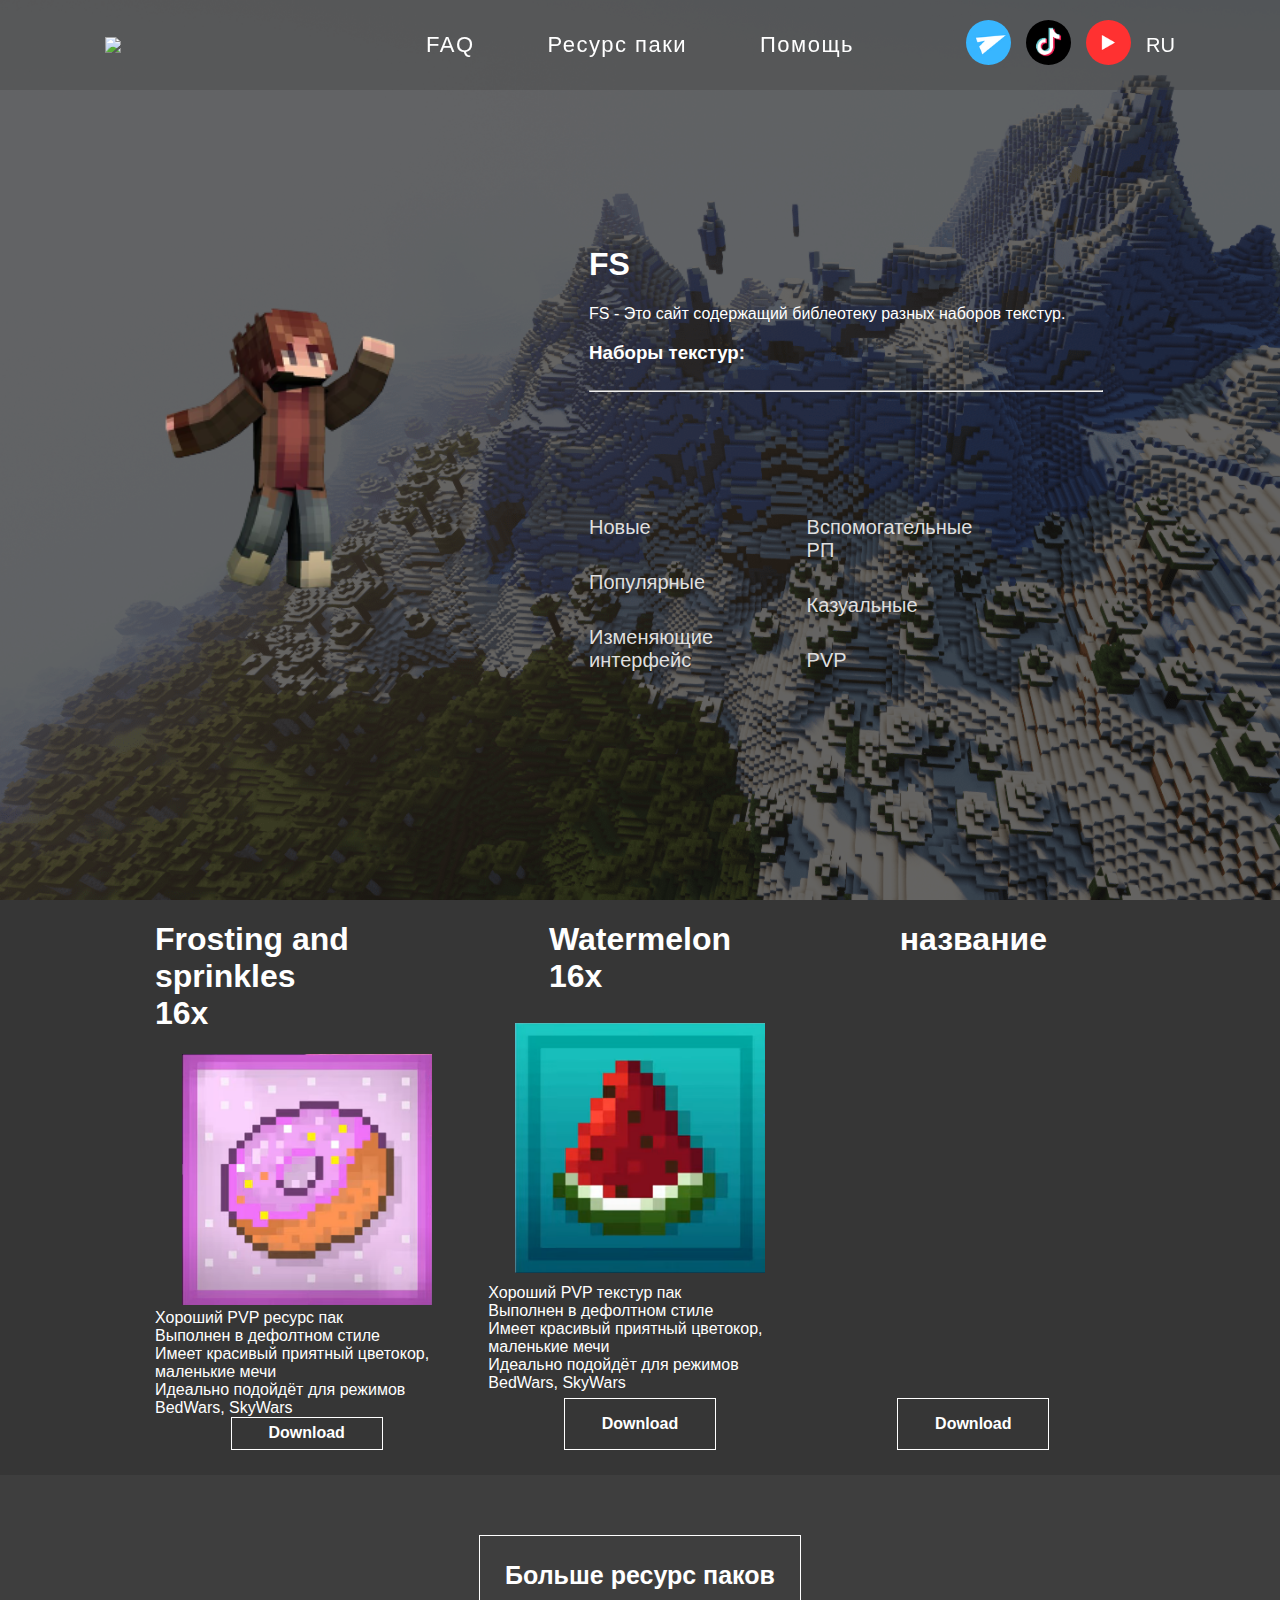
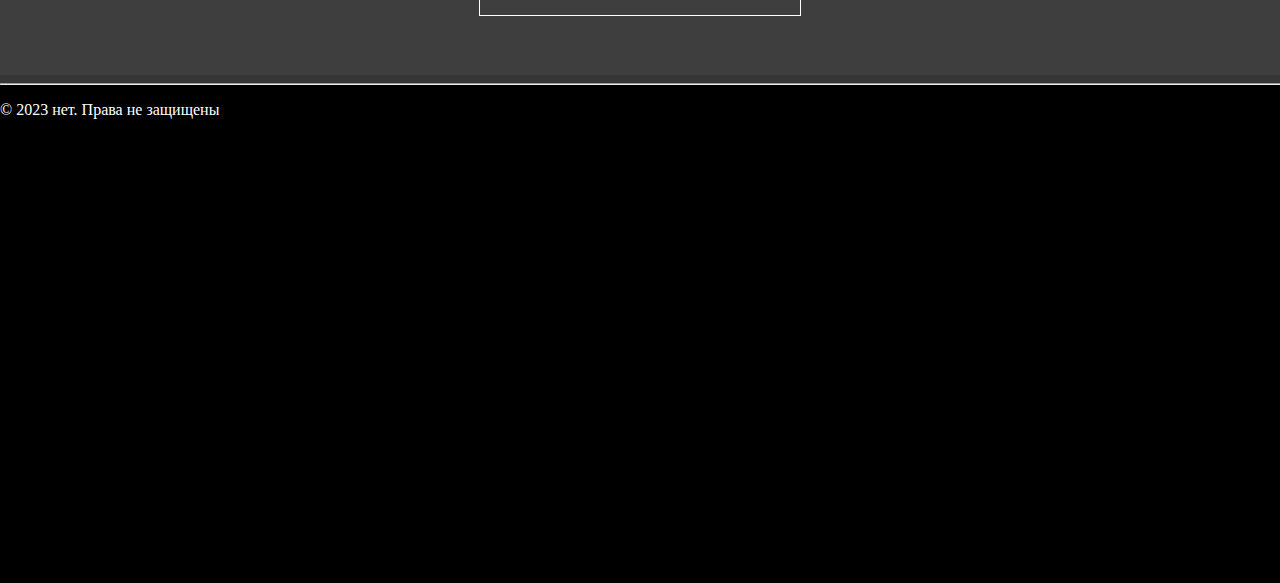
==== FS/website/index.html @ e9bdde8b "Add files via upload" ====
<!DOCTYPE html>
<html lang="ru">
<head>
	<meta charset="UTF-8">
	<link rel="stylesheet" href="../css/style.css">
	<script href="/jsscript.js/"></script>
	<meta name="viewport" content="width=device-width">
	 <link rel="shortcut icon" href="favicon.ico" type="image/png">
	<title>FS - РП для всех!</title>
</head>
<body>
	<div class="header_mobile">
		<div class="mheader_container">
			<div class="mheader_logo">
				<img class="mheader_logo_img" src="../website/favicon.ico" >
			</div>
			<div class="mheader_button">
				<img class="mheader_button_img" src="../image/icon/burger.png" >
			</div>
		</div>
	</div>




	<header id="header" class="header">
		<div class="header_container">
			<div class="header_logo">

				<img src="../website/favicon.ico" class="header_logo_image">

			</div>
			<div class="header_nav">
					<a class="header_link"href="">FAQ</a>

					<a class="header_link"href="#popup1">Ресурс паки</a>

					<a class="header_link"href="">Помощь</a>
			</div>
			<div class="header_social">

				<a style="padding-right: 15px;text-decoration: none; color: white; font-family: monospace; font-size: 20px;"href="" class="social_header_link"><img class="social_header_image" src="../image/icon/header_nav_telegram.png" alt=""></a>
				<a style="padding-right: 15px;text-decoration: none; color: white; font-family: monospace; font-size: 20px;"href="" class="social_header_link"><img class="social_header_image" src="../image/icon/header_nav_tiktok.png" alt=""></a>
				<a style="padding-right: 15px;text-decoration: none; color: white; font-family: monospace; font-size: 20px;"href="" class="social_header_link"><img class="social_header_image" src="../image/icon/header_nav_youtube.png" alt=""></a>
				
				<a class="header_language" href="#popup2">RU</a>
			</div>
		</div>
	</header>
	<div id="popup1" class="overlay">
		<div class="popup">
			<h2>Ресурс паки</h2>
			<a class="close" href="#header">&times;</a>
			<div class="popup_content">
				<div class="popup_pvp">
					<h3>PVP</h3>
				</div>
				<div class="popup_ui">
					<h3>UI - РП</h3>
				</div>
				<div class="popup_help">
					<h3>Вспомогательные РП</h	3>
				</div>
				<div class="popup_smile">
					<h3>Казуальные РП</h3>
				</div>
			</div>
		</div>
	</div>
	<div id="popup2" class="overlay1">
		<div class="popup1">
			<h2>Язык/ <br> Language</h2>
			<a class="close1" href="#header1">&times;</a>
			<div class="popup_content1">
					<a href="#header">RU</a>
					<a href="/website/Language/EN.html">EN</a>
			</div>
		</div>
	</div>
	<div class="content">
		<div class="content_container">

			<div class="content_container_image">
				<img src="../image/FS_skin-removebg-preview.png" width="250px">
			</div>

			<div class="content_container_text">

				<div>
					<h1>FS</h1>
					<p>FS - Это сайт содержащий библеотеку разных наборов текстур.</p>
					<h3>Наборы текстур:</h3>
				</div>

				<div class="content_container_text_list">
					<hr>
					<div class="con_con_texts">
						<div class="con_con_text_li_num">
							<p><a href="">Новые</a></p>
							<p><a href="">Популярные</a></p>
							<p><a href="">Изменяющие интерфейс</a></p>
						</div>

						<div class="con_con_text_li_num">
							<p><a href="">Вспомогательные РП</a></p>
							<p><a href="">Казуальныe</a></p>
							<p><a href="">PVP</a></p>
						</div>

						<div class="con_con_text_li_num">
							<p><a href=""></a></p>
							<p><a href=""></a></p>
							<p><a href=""></a></p>
						</div>
					</div>	
				</div>
			</div>
			
		</div>
	</div>

	<div class="main">
		<div class="main_container">
			<div class="main_mini_container">
				<div class="main_mimi_con_name">
					<h1>Frosting and sprinkles <br> 16x</h1>
				</div>
				<div class="main_mimi_con_image">
					<img src="../image/pack_icon/frosting and sprinkles 16x.png" alt="">
				</div>
				<div class="main_mimi_con_description">
					Хороший PVP ресурс пак <br>
					Выполнен в дефолтном стиле <br>
					Имеет красивый приятный цветокор, маленькие мечи <br>
					Идеально подойдёт для режимов BedWars, SkyWars
				</div>
				<div class="main_mini_con_link">
					<a target="_blank" href="https://www.mediafire.com/file/3ehlu5j7p0ben7w/!+%C3%82%C2%A7dfrosting+%C3%82%C2%A7fand+sprinkles+%C3%82%C2%A78" download="">Download</a>
				</div>
			</div>
			<div class="main_mini_container">
				<div class="main_mimi_con_name">
					<h1>Watermelon <br> 16x</h1>
				</div>
				<div class="main_mimi_con_image">
					<img src="../image/pack_icon/Watermelon 16x.png" alt="">
				</div>
				<div class="main_mimi_con_description">
					Хороший PVP текстур пак <br>
					Выполнен в дефолтном стиле <br>
					Имеет красивый приятный цветокор, маленькие мечи <br>
					Идеально подойдёт для режимов BedWars, SkyWars
				</div>
				<div class="main_mini_con_link">
					<a target="_blank" href="" download="">Download</a>
				</div>
			</div>
			<div class="main_mini_container">
				<div class="main_mimi_con_name">
					<h1>название</h1>
				</div>
				<div class="main_mimi_con_image">
					<img src="" alt="">
				</div>
				<div class="main_mimi_con_description">
				</div>
				<div class="main_mini_con_link">
					<a target="_blank" href="" download="">Download</a>
				</div>
			</div>
		</div>
		
		</div>
	</div>
	<div class="content_more">
		<div class="content_more_container">
			<a href="">Больше ресурс паков  </a>
		</div>
	</div>
	<div class="footer">
		<div class="footer_container">
			
		</div>

		<div class="footer_license">
			<hr style="width: 100%;">
			<p style="color: white;">© 2023 нет. Права не защищены</p>
		</div>
	</div>
</body>
</html>
---- FS/css/style.css ----
body{
	padding: 0;
	margin: 0;
    background-color: rgb(54, 54, 54);
}
.header_mobile{
	display: flex;
	user-select: none;
	position: fixed;
	justify-content: center;
	align-items: center;
	width: 100%;
	height: 10vh;
	background: rgba(62, 62, 62, 0.3);
}
.mheader_container{
	width: 90%;
	height: 100%;
	display: flex;
	justify-content: space-between;
	align-items: center;
}
.mheader_logo{
	width: 50%;
	display: flex;
	align-items: center;
}
.mheader_logo_img{
	width: 15%;
}
.mheader_button{
	justify-content: flex-end;
	display: flex;
	align-items: center;
	width: 50%;
}
.mheader_button_img{
	width: 20%;
	border-radius: 50%;
}
.header{
	display: flex;
	user-select: none;
	position: fixed;
	justify-content: center;
	align-items: center;
	width: 100%;
	height: 10vh;
	background: rgba(62, 62, 62, 0.3);
}
.header_language{
	text-decoration: none;
	color: white;
	font-family:'Franklin Gothic Medium', 'Arial Narrow', Arial, sans-serif;
	font-size: 20px;
}
.header_language:hover{
	color:#ee6161;
}
.header_lamguage:target .overlay:target{
	
}
.header_container{
	width: 1070px;
	display: flex;
	align-items: center;
	justify-content: space-evenly;
}
.header_logo{
	width: 30%;
	height: 100%;
	display: flex;
	justify-content: flex-start;
	align-items: center;
}
.header_nav{
	display: flex;
	justify-content: space-between;
	align-items: center;
	width: 40%;
	height: 100%;
	text-decoration: none;
}
.header_link{
	text-decoration: none;
	color: white;
	font-family: Impact, Haettenschweiler, 'Arial Narrow Bold', sans-serif;
	letter-spacing: 1.5px;
	font-size: 22px;
	transition: 0.2s;
}
.header_link:hover{
	text-decoration: underline;
	color: #ee6161;
}
.header_social{
	display: flex;
	justify-content: flex-end;
	align-items: center;
	width:30%;
	height: 100%;
}
.social_header_image{
	height: 45px;
	width: 45px;
	border-radius: 50%;
	transition: 0.1s;
	
}
.social_header_image:hover{
	transform: scale(0.9);
}

.content{
	user-select: none;
	width: 100%;
	height: 100vh;
	background-image: url(../image/fons/content_fons.png);
	background-repeat: no-repeat;
	background-size: cover;
	display: flex;
	justify-content: center;
	align-items: center;
}
.content_container{
	display:flex;
	justify-content: space-evenly;
	align-items: center;
	width: 100%;
	height: 100%;
	background: rgba(0, 0, 0, 0.6);
}
.content_container_text{
	height: 50%;
	width: 40%;
	padding: 0 25px;
	display: flex;
	flex-direction: column;
	font-family:'Franklin Gothic Medium', 'Arial Narrow', Arial, sans-serif;
	color: white;
}
.content_container_text_list{
	display: flex;
	flex-direction: column;
	justify-content: space-between;
	height: 35%;
}
.content_container_text_list hr{
	width: 100%;
}
.con_con_texts{
	width: 100%;
	height: 35%;
	display: flex;
	justify-content: space-between;
	align-items: center;
}
.con_con_text_li_num{
	display: flex;
	flex-direction: column;
	justify-content: space-evenly;
	width: 15%;
	height: 45%;
}
.content_container_text_list a{
	width: 35%;
	color: #dfdfdf;
	font-family:'Franklin Gothic Medium', 'Arial Narrow', Arial, sans-serif;
	font-size: 20px;
	text-decoration: none;
}
.content_container_text_list a:hover{
	color: #ee6161;
	text-decoration: underline;
}
.content_container_image{
	height: 50%;
	width: 20%;
	display: flex;
	justify-content: flex-end;
	align-items: center;
}
.overlay {
	user-select: none;
	position: fixed;
	top: 0;
	bottom: 0;
	left: 0;
	right: 0;
	background: rgba(0, 0, 0, 0.7);
	transition: opacity 500ms;
	visibility: hidden;
	opacity: 0;
  }
  .overlay:target {
	visibility: visible;
	opacity: 1;
  }
  
  .popup {
	margin: 70px auto;
	padding: 20px;
	background: #3e3e3e;
	border-radius: 5px;
	width: 50%;
	height: 80%;
	position: relative;
	transition: all 1s ease-in-out;
  }

  .popup h2 {
	margin-top: 0;
	color: white;
	font-family: Tahoma, Arial, sans-serif;
  }
  .popup .close {
	position: absolute;
	top: 20px;
	right: 30px;
	transition: all 200ms;
	font-size: 30px;
	font-weight: bold;
	text-decoration: none;
	color: white;
  }
  .popup .close:hover {
	color: rgb(226, 19, 19);
  }
  .popup .popup_content {
	max-height: 30%;
	display:flex;
	justify-content: space-evenly;

  }
  .overlay1 {
	flex-direction: column;
	display: flex;
	user-select: none;
	position: fixed;
	top: 0;
	bottom: 0;
	left: 0;
	right: 0;
	background: rgba(0, 0, 0, 0.7);
	transition: opacity 500ms;
	visibility: hidden;
	opacity: 0;
  }
  .overlay1:target {
	visibility: visible;
	opacity: 1;
  }
  
  .popup1 {
	margin: 70px auto;
	padding: 20px;
	background: #3e3e3e;
	border-radius: 5px;
	width: 10%;
	height: 20%;
	position: relative;
	transition: all 1s ease-in-out;
  }

  .popup1 h2 {
	margin-top: 0;
	color: white;
	font-family: Tahoma, Arial, sans-serif;
  }
  .popup1 .close1 {
	position: absolute;
	top: 20px;
	right: 30px;
	transition: all 200ms;
	font-size: 30px;
	font-weight: bold;
	text-decoration: none;
	color: white;
  }
  .popup1 .close1:hover {
	color: rgb(226, 19, 19);
  }
  .popup1 .popup_content1 {
	max-height: 30%;
	height: 100%;
	display:flex;
	flex-direction: column;
	justify-content: space-between;
	align-items: center;
	font-family: 'Gill Sans', 'Gill Sans MT', Calibri, 'Trebuchet MS', sans-serif;
  }
  .popup1 .popup_content1 a{
	text-decoration: none;
	color:white;
  }
  .popup1 .popup_content1 a:hover{
	text-decoration: none;
	color:#ee6161;
  }
  .main{
	margin-bottom: 25px;
	user-select: none;
	width: 100%;
	height: auto;
	background: rgb(54, 54, 54);
	display: flex;
	flex-direction: column;
	justify-content: center;
	align-items: center;
  }
  .main_container{
	width: 1070px;
	display: flex;
	justify-content: space-evenly;
	width: 1000px;
	align-items: center;
  }
  .main_mini_container{
	width: 33.333%;
	height: 550px;
	display: flex;
	flex-direction: column;
	justify-content: space-between;
	align-items: center;
	padding:0 15px;
  }
  .main_mimi_con_name{
	font-family:'Gill Sans', 'Gill Sans MT', Calibri, 'Trebuchet MS', sans-serif;
	color: white;
  }
  .main_mimi_con_image img{
	width: 250px;
}
  .main_mimi_con_description{
	font-family:'Gill Sans', 'Gill Sans MT', Calibri, 'Trebuchet MS', sans-serif;
	color: white;
  }
  .main_mini_con_link{
	width: 150px;
	height: 50px;
	border: white 1px solid;
	display: flex;
	justify-content: center;
	align-items: center;
  }
  .main_mini_con_link a{
	color: white;
	text-decoration: none;
	width: 100%;
	height: 100%;
	display: flex;
	justify-content: center;
	align-items: center;
	font-family:'Lucida Sans', 'Lucida Sans Regular', 'Lucida Grande', 'Lucida Sans Unicode', Geneva, Verdana, sans-serif;
	font-weight: 900;
  }
  .main_mini_con_link a:hover{
	color: #ee6161;
	background: #fff;
	text-decoration: none;
	width: 100%;
	height: 100%;
	display: flex;
	justify-content: center;
	align-items: center;
  }


  .content_more{
	display: flex;
	justify-content: center;
	align-items: center;
	width: 100%;
	height: 200px;
	background: #3e3e3e;
}
  .content_more_container{
	display: flex;
	justify-content: space-evenly;
	align-items: center;
	flex-direction: column;
	width: 1070px;
	height: 100%;
	font-family:'Lucida Sans', 'Lucida Sans Regular', 'Lucida Grande', 'Lucida Sans Unicode', Geneva, Verdana, sans-serif;
  }
  .content_more_container a{
	text-decoration: none;
	color: white;
	font-weight: 900;
	font-size: 25px;
	border: 1px solid white;
	padding: 25px;
  }
  .content_more_container a:hover{
	text-decoration: none;
	color: #ee6161;
	font-weight: 900;
	font-size: 25px;
  }
  .footer{
	width: 100%;
	height: 500px;
	background: black;
  }


@media (max-width: 2800px) {
	.header{
		opacity: 1;
	}
	.header_mobile{
		opacity: 0;
	}
}	
@media (max-width: 1120px) {
	.header{
		
	}
	.header_mobile{
		
	}
	.header_container{
		max-width: 900px;
	}
	.header_logo{
		width: 25%;
	}
	.main_container{
		max-width: 900px;
		display: flex;
		justify-content: space-between;
	}
	.main_mini_container{
		width: 300px;
	}
	.main_mimi_con_name h1{
		font-size: 25px;
	}
	.main_mimi_con_image img{
		width: 250px;
	}
}

@media(max-width: 768px) {
	.header{
		display: none;
	}
	.header_mobile{
		opacity: 1;
	}
	.content{
		width: 1200px;
		background-position-x: center;
	}
	.content_container{
		justify-content: center;
		align-items: center;
	}
	.content_container_text{
		width: 700px;
		height: 500px;
		font-size: 40px;
		justify-content: center;
	}
	.content_container_text_list{
		width: 100%;
		font-size: 30px;
	}
	.con_con_text_li_num{
		font-size: 20px;
		font-family: 'Gill Sans', 'Gill Sans MT', Calibri, 'Trebuchet MS', sans-serif;
	}
	.content_container_image{
		opacity: 0;
		display: none;
		width: 0;
		height: 0;
	}
	.main{
		width: 1200px;

	}
	.main_container{
		width: 700px;
		flex-direction: column;
	}
	.main_mini_container{
		width: 1000px;
		height: 1000px;
		display: flex;
		flex-direction: column;
		justify-content: space-evenly;
		align-items: center;
		padding:0 15px;
	  }
	  .main_mimi_con_name{
		width: 500px;
		height: 100px;
		font-size: 120px;
		font-family:'Lucida Sans', 'Lucida Sans Regular', 'Lucida Grande', 'Lucida Sans Unicode', Geneva, Verdana, sans-serif;
		color: white;

	  }
	  .main_mimi_con_name h1{
		font-size: 33px;
	  }
	  .main_mimi_con_image img{
		width: 350px;
	}
	  .main_mimi_con_description{
		font-family:'Gill Sans', 'Gill Sans MT', Calibri, 'Trebuchet MS', sans-serif;
		color: white;
		font-size: 40px;
	  }
	  .main_mini_con_link{
		width: 450px;
		height: 150px;
		border: white 1px solid;
		display: flex;
		justify-content: center;
		align-items: center;
		font-size: 30px;
	  }
	  .content_more{
		width: 1200px;
	  }
	  .content_more_container{
	  }
	  .footer{
		width: 1200px;
	  }
	}
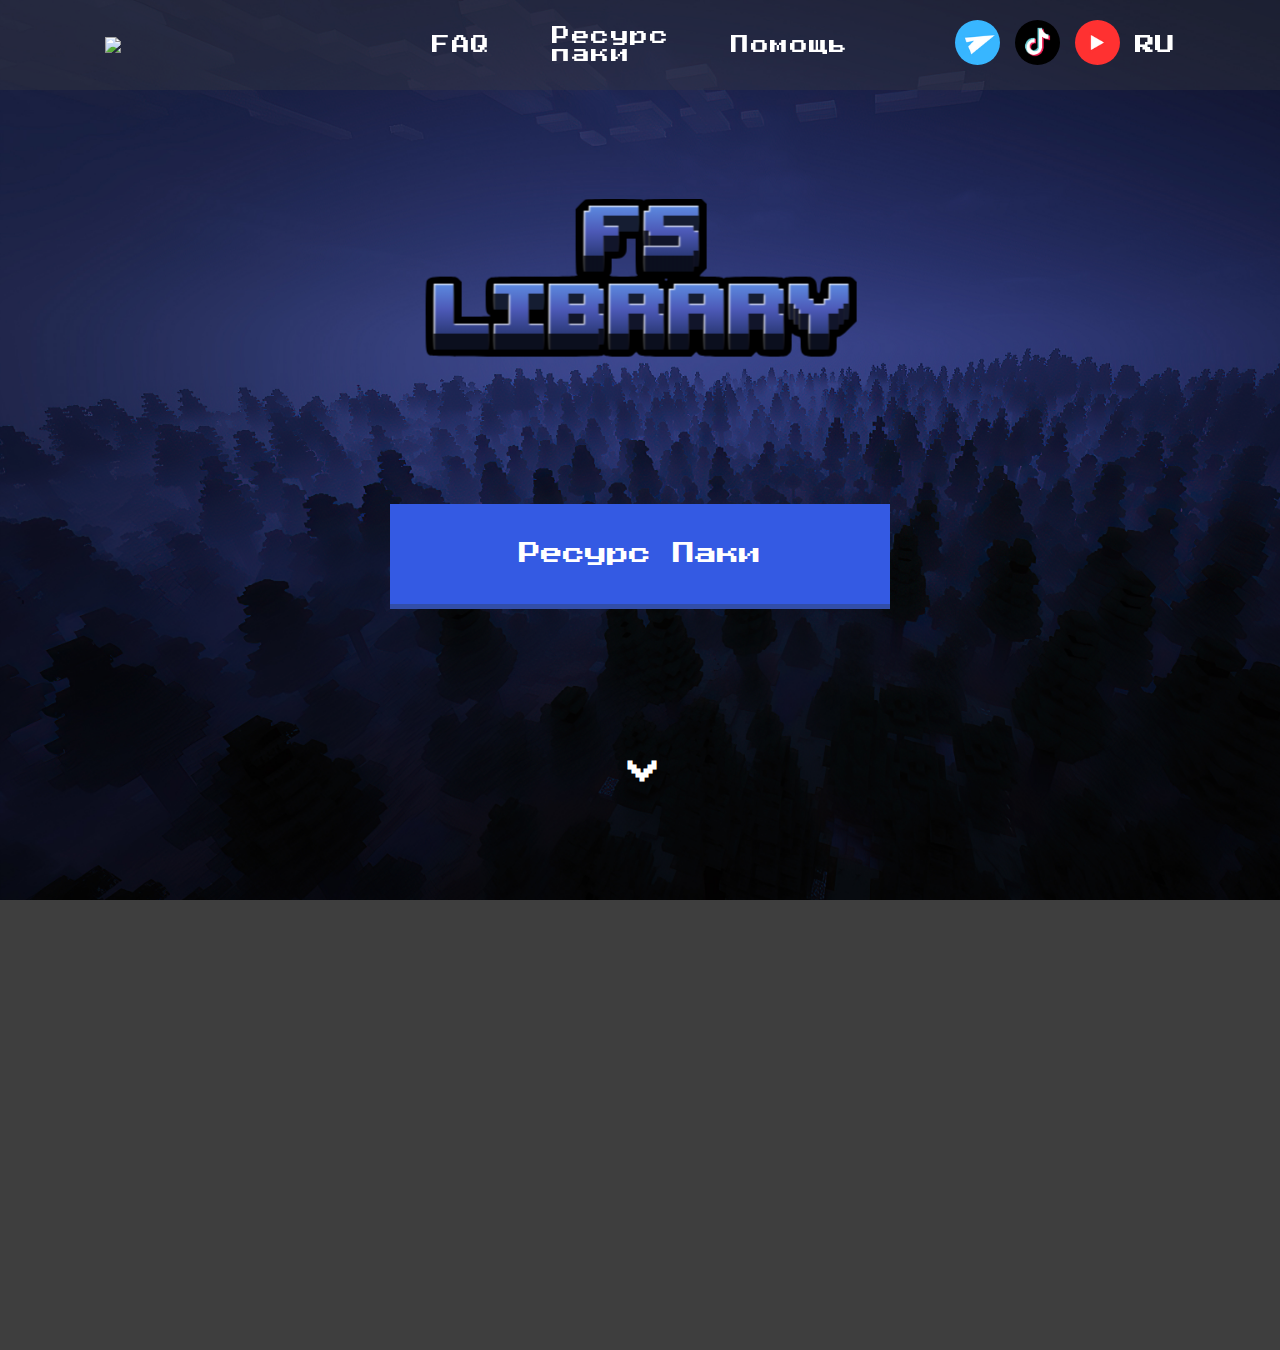
==== commit 86d17548: "Add files via upload" ====
--- a/FS/website/index.html
+++ b/FS/website/index.html
@@ -3,13 +3,14 @@
 <head>
 	<meta charset="UTF-8">
 	<link rel="stylesheet" href="../css/style.css">
+	<link rel="stylesheet" href="../fonts/fonts.css">
 	<script href="/jsscript.js/"></script>
 	<meta name="viewport" content="width=device-width">
 	 <link rel="shortcut icon" href="favicon.ico" type="image/png">
 	<title>FS - РП для всех!</title>
 </head>
 <body>
-	<div class="header_mobile">
+	<!--<div class="header_mobile">
 		<div class="mheader_container">
 			<div class="mheader_logo">
 				<img class="mheader_logo_img" src="../website/favicon.ico" >
@@ -18,7 +19,7 @@
 				<img class="mheader_button_img" src="../image/icon/burger.png" >
 			</div>
 		</div>
-	</div>
+	</div> -->
 
 
 
@@ -33,7 +34,7 @@
 			<div class="header_nav">
 					<a class="header_link"href="">FAQ</a>
 
-					<a class="header_link"href="#popup1">Ресурс паки</a>
+					<a class="header_link"href="#popup1">Ресурс<br> паки</a>
 
 					<a class="header_link"href="">Помощь</a>
 			</div>
@@ -43,7 +44,7 @@
 				<a style="padding-right: 15px;text-decoration: none; color: white; font-family: monospace; font-size: 20px;"href="" class="social_header_link"><img class="social_header_image" src="../image/icon/header_nav_tiktok.png" alt=""></a>
 				<a style="padding-right: 15px;text-decoration: none; color: white; font-family: monospace; font-size: 20px;"href="" class="social_header_link"><img class="social_header_image" src="../image/icon/header_nav_youtube.png" alt=""></a>
 				
-				<a class="header_language" href="#popup2">RU</a>
+				<a class="header_language" href="#popup_header_lang">RU</a>
 			</div>
 		</div>
 	</header>
@@ -52,22 +53,11 @@
 			<h2>Ресурс паки</h2>
 			<a class="close" href="#header">&times;</a>
 			<div class="popup_content">
-				<div class="popup_pvp">
-					<h3>PVP</h3>
-				</div>
-				<div class="popup_ui">
-					<h3>UI - РП</h3>
-				</div>
-				<div class="popup_help">
-					<h3>Вспомогательные РП</h	3>
-				</div>
-				<div class="popup_smile">
-					<h3>Казуальные РП</h3>
-				</div>
+				
 			</div>
 		</div>
 	</div>
-	<div id="popup2" class="overlay1">
+    <div id="popup_header_lang" class="overlay1">
 		<div class="popup1">
 			<h2>Язык/ <br> Language</h2>
 			<a class="close1" href="#header1">&times;</a>
@@ -75,117 +65,23 @@
 					<a href="#header">RU</a>
 					<a href="/website/Language/EN.html">EN</a>
 			</div>
+        </div>
+	</div>
+	<div class="info">
+		<div class="info_container">
+			<div class="info_name">
+				<img src="../image/fons/FS-Library-07-05-2023.png">
+			</div>
+			<div class="info_button">
+				<a href="#">Ресурс Паки</a>
+			</div>
+			<div class="info_animation">
+				<h1>></h1>
+			</div>
 		</div>
 	</div>
 	<div class="content">
-		<div class="content_container">
-
-			<div class="content_container_image">
-				<img src="../image/FS_skin-removebg-preview.png" width="250px">
-			</div>
-
-			<div class="content_container_text">
-
-				<div>
-					<h1>FS</h1>
-					<p>FS - Это сайт содержащий библеотеку разных наборов текстур.</p>
-					<h3>Наборы текстур:</h3>
-				</div>
-
-				<div class="content_container_text_list">
-					<hr>
-					<div class="con_con_texts">
-						<div class="con_con_text_li_num">
-							<p><a href="">Новые</a></p>
-							<p><a href="">Популярные</a></p>
-							<p><a href="">Изменяющие интерфейс</a></p>
-						</div>
-
-						<div class="con_con_text_li_num">
-							<p><a href="">Вспомогательные РП</a></p>
-							<p><a href="">Казуальныe</a></p>
-							<p><a href="">PVP</a></p>
-						</div>
-
-						<div class="con_con_text_li_num">
-							<p><a href=""></a></p>
-							<p><a href=""></a></p>
-							<p><a href=""></a></p>
-						</div>
-					</div>	
-				</div>
-			</div>
-			
-		</div>
-	</div>
-
-	<div class="main">
-		<div class="main_container">
-			<div class="main_mini_container">
-				<div class="main_mimi_con_name">
-					<h1>Frosting and sprinkles <br> 16x</h1>
-				</div>
-				<div class="main_mimi_con_image">
-					<img src="../image/pack_icon/frosting and sprinkles 16x.png" alt="">
-				</div>
-				<div class="main_mimi_con_description">
-					Хороший PVP ресурс пак <br>
-					Выполнен в дефолтном стиле <br>
-					Имеет красивый приятный цветокор, маленькие мечи <br>
-					Идеально подойдёт для режимов BedWars, SkyWars
-				</div>
-				<div class="main_mini_con_link">
-					<a target="_blank" href="https://www.mediafire.com/file/3ehlu5j7p0ben7w/!+%C3%82%C2%A7dfrosting+%C3%82%C2%A7fand+sprinkles+%C3%82%C2%A78" download="">Download</a>
-				</div>
-			</div>
-			<div class="main_mini_container">
-				<div class="main_mimi_con_name">
-					<h1>Watermelon <br> 16x</h1>
-				</div>
-				<div class="main_mimi_con_image">
-					<img src="../image/pack_icon/Watermelon 16x.png" alt="">
-				</div>
-				<div class="main_mimi_con_description">
-					Хороший PVP текстур пак <br>
-					Выполнен в дефолтном стиле <br>
-					Имеет красивый приятный цветокор, маленькие мечи <br>
-					Идеально подойдёт для режимов BedWars, SkyWars
-				</div>
-				<div class="main_mini_con_link">
-					<a target="_blank" href="" download="">Download</a>
-				</div>
-			</div>
-			<div class="main_mini_container">
-				<div class="main_mimi_con_name">
-					<h1>название</h1>
-				</div>
-				<div class="main_mimi_con_image">
-					<img src="" alt="">
-				</div>
-				<div class="main_mimi_con_description">
-				</div>
-				<div class="main_mini_con_link">
-					<a target="_blank" href="" download="">Download</a>
-				</div>
-			</div>
-		</div>
-		
-		</div>
-	</div>
-	<div class="content_more">
-		<div class="content_more_container">
-			<a href="">Больше ресурс паков  </a>
-		</div>
-	</div>
-	<div class="footer">
-		<div class="footer_container">
-			
-		</div>
-
-		<div class="footer_license">
-			<hr style="width: 100%;">
-			<p style="color: white;">© 2023 нет. Права не защищены</p>
-		</div>
+	    
 	</div>
 </body>
 </html>--- a/FS/css/style.css
+++ b/FS/css/style.css
@@ -1,7 +1,7 @@
 body{
 	padding: 0;
 	margin: 0;
-    background-color: rgb(54, 54, 54);
+    background-color: #3e3e3e;
 }
 .header_mobile{
 	display: flex;
@@ -51,14 +51,11 @@
 .header_language{
 	text-decoration: none;
 	color: white;
-	font-family:'Franklin Gothic Medium', 'Arial Narrow', Arial, sans-serif;
+	font-family: 'Press Start 2P';
 	font-size: 20px;
 }
 .header_language:hover{
-	color:#ee6161;
-}
-.header_lamguage:target .overlay:target{
-	
+	color: #4468eb;
 }
 .header_container{
 	width: 1070px;
@@ -80,18 +77,18 @@
 	width: 40%;
 	height: 100%;
 	text-decoration: none;
+    padding: 0 15px
 }
 .header_link{
 	text-decoration: none;
 	color: white;
-	font-family: Impact, Haettenschweiler, 'Arial Narrow Bold', sans-serif;
+	font-family: 'Press Start 2P';
 	letter-spacing: 1.5px;
-	font-size: 22px;
+	font-size: 18px;
 	transition: 0.2s;
 }
 .header_link:hover{
-	text-decoration: underline;
-	color: #ee6161;
+	color: #4468eb;
 }
 .header_social{
 	display: flex;
@@ -110,77 +107,8 @@
 .social_header_image:hover{
 	transform: scale(0.9);
 }
-
-.content{
-	user-select: none;
-	width: 100%;
-	height: 100vh;
-	background-image: url(../image/fons/content_fons.png);
-	background-repeat: no-repeat;
-	background-size: cover;
-	display: flex;
-	justify-content: center;
-	align-items: center;
-}
-.content_container{
-	display:flex;
-	justify-content: space-evenly;
-	align-items: center;
-	width: 100%;
-	height: 100%;
-	background: rgba(0, 0, 0, 0.6);
-}
-.content_container_text{
-	height: 50%;
-	width: 40%;
-	padding: 0 25px;
-	display: flex;
-	flex-direction: column;
-	font-family:'Franklin Gothic Medium', 'Arial Narrow', Arial, sans-serif;
-	color: white;
-}
-.content_container_text_list{
-	display: flex;
-	flex-direction: column;
-	justify-content: space-between;
-	height: 35%;
-}
-.content_container_text_list hr{
-	width: 100%;
-}
-.con_con_texts{
-	width: 100%;
-	height: 35%;
-	display: flex;
-	justify-content: space-between;
-	align-items: center;
-}
-.con_con_text_li_num{
-	display: flex;
-	flex-direction: column;
-	justify-content: space-evenly;
-	width: 15%;
-	height: 45%;
-}
-.content_container_text_list a{
-	width: 35%;
-	color: #dfdfdf;
-	font-family:'Franklin Gothic Medium', 'Arial Narrow', Arial, sans-serif;
-	font-size: 20px;
-	text-decoration: none;
-}
-.content_container_text_list a:hover{
-	color: #ee6161;
-	text-decoration: underline;
-}
-.content_container_image{
-	height: 50%;
-	width: 20%;
-	display: flex;
-	justify-content: flex-end;
-	align-items: center;
-}
 .overlay {
+	transition: 200ms;
 	user-select: none;
 	position: fixed;
 	top: 0;
@@ -188,13 +116,13 @@
 	left: 0;
 	right: 0;
 	background: rgba(0, 0, 0, 0.7);
-	transition: opacity 500ms;
 	visibility: hidden;
 	opacity: 0;
   }
   .overlay:target {
 	visibility: visible;
 	opacity: 1;
+	bottom:0;
   }
   
   .popup {
@@ -233,7 +161,6 @@
 
   }
   .overlay1 {
-	flex-direction: column;
 	display: flex;
 	user-select: none;
 	position: fixed;
@@ -241,8 +168,6 @@
 	bottom: 0;
 	left: 0;
 	right: 0;
-	background: rgba(0, 0, 0, 0.7);
-	transition: opacity 500ms;
 	visibility: hidden;
 	opacity: 0;
   }
@@ -252,14 +177,17 @@
   }
   
   .popup1 {
+	right: -500px;
+	top: 20px;
 	margin: 70px auto;
 	padding: 20px;
 	background: #3e3e3e;
 	border-radius: 5px;
-	width: 10%;
-	height: 20%;
+	width: 200px;
+	height: 120px;
 	position: relative;
 	transition: all 1s ease-in-out;
+    font-family: 'Press Start 2P', cursive;
   }
 
   .popup1 h2 {
@@ -278,7 +206,7 @@
 	color: white;
   }
   .popup1 .close1:hover {
-	color: rgb(226, 19, 19);
+	color:#4468eb;
   }
   .popup1 .popup_content1 {
 	max-height: 30%;
@@ -292,241 +220,84 @@
   .popup1 .popup_content1 a{
 	text-decoration: none;
 	color:white;
+    font-family: 'Press Start 2P', cursive;
   }
   .popup1 .popup_content1 a:hover{
 	text-decoration: none;
-	color:#ee6161;
-  }
-  .main{
-	margin-bottom: 25px;
-	user-select: none;
-	width: 100%;
-	height: auto;
-	background: rgb(54, 54, 54);
-	display: flex;
-	flex-direction: column;
-	justify-content: center;
-	align-items: center;
-  }
-  .main_container{
-	width: 1070px;
-	display: flex;
-	justify-content: space-evenly;
-	width: 1000px;
-	align-items: center;
-  }
-  .main_mini_container{
-	width: 33.333%;
-	height: 550px;
-	display: flex;
-	flex-direction: column;
-	justify-content: space-between;
-	align-items: center;
-	padding:0 15px;
-  }
-  .main_mimi_con_name{
-	font-family:'Gill Sans', 'Gill Sans MT', Calibri, 'Trebuchet MS', sans-serif;
-	color: white;
-  }
-  .main_mimi_con_image img{
-	width: 250px;
-}
-  .main_mimi_con_description{
-	font-family:'Gill Sans', 'Gill Sans MT', Calibri, 'Trebuchet MS', sans-serif;
-	color: white;
-  }
-  .main_mini_con_link{
-	width: 150px;
-	height: 50px;
-	border: white 1px solid;
-	display: flex;
-	justify-content: center;
-	align-items: center;
-  }
-  .main_mini_con_link a{
-	color: white;
-	text-decoration: none;
-	width: 100%;
-	height: 100%;
-	display: flex;
-	justify-content: center;
-	align-items: center;
-	font-family:'Lucida Sans', 'Lucida Sans Regular', 'Lucida Grande', 'Lucida Sans Unicode', Geneva, Verdana, sans-serif;
-	font-weight: 900;
-  }
-  .main_mini_con_link a:hover{
-	color: #ee6161;
-	background: #fff;
-	text-decoration: none;
-	width: 100%;
-	height: 100%;
-	display: flex;
-	justify-content: center;
-	align-items: center;
-  }
-
-
-  .content_more{
-	display: flex;
-	justify-content: center;
-	align-items: center;
-	width: 100%;
-	height: 200px;
-	background: #3e3e3e;
-}
-  .content_more_container{
-	display: flex;
-	justify-content: space-evenly;
-	align-items: center;
-	flex-direction: column;
-	width: 1070px;
-	height: 100%;
-	font-family:'Lucida Sans', 'Lucida Sans Regular', 'Lucida Grande', 'Lucida Sans Unicode', Geneva, Verdana, sans-serif;
-  }
-  .content_more_container a{
-	text-decoration: none;
-	color: white;
-	font-weight: 900;
-	font-size: 25px;
-	border: 1px solid white;
-	padding: 25px;
-  }
-  .content_more_container a:hover{
-	text-decoration: none;
-	color: #ee6161;
-	font-weight: 900;
-	font-size: 25px;
-  }
-  .footer{
-	width: 100%;
-	height: 500px;
-	background: black;
-  }
-
-
-@media (max-width: 2800px) {
-	.header{
-		opacity: 1;
-	}
-	.header_mobile{
-		opacity: 0;
-	}
-}	
-@media (max-width: 1120px) {
-	.header{
-		
-	}
-	.header_mobile{
-		
-	}
-	.header_container{
-		max-width: 900px;
-	}
-	.header_logo{
-		width: 25%;
-	}
-	.main_container{
-		max-width: 900px;
-		display: flex;
-		justify-content: space-between;
-	}
-	.main_mini_container{
-		width: 300px;
-	}
-	.main_mimi_con_name h1{
-		font-size: 25px;
-	}
-	.main_mimi_con_image img{
-		width: 250px;
-	}
-}
-
-@media(max-width: 768px) {
-	.header{
-		display: none;
-	}
-	.header_mobile{
-		opacity: 1;
-	}
-	.content{
-		width: 1200px;
-		background-position-x: center;
-	}
-	.content_container{
-		justify-content: center;
-		align-items: center;
-	}
-	.content_container_text{
-		width: 700px;
-		height: 500px;
-		font-size: 40px;
-		justify-content: center;
-	}
-	.content_container_text_list{
-		width: 100%;
-		font-size: 30px;
-	}
-	.con_con_text_li_num{
-		font-size: 20px;
-		font-family: 'Gill Sans', 'Gill Sans MT', Calibri, 'Trebuchet MS', sans-serif;
-	}
-	.content_container_image{
-		opacity: 0;
-		display: none;
-		width: 0;
-		height: 0;
-	}
-	.main{
-		width: 1200px;
-
-	}
-	.main_container{
-		width: 700px;
-		flex-direction: column;
-	}
-	.main_mini_container{
-		width: 1000px;
-		height: 1000px;
-		display: flex;
-		flex-direction: column;
-		justify-content: space-evenly;
-		align-items: center;
-		padding:0 15px;
-	  }
-	  .main_mimi_con_name{
-		width: 500px;
-		height: 100px;
-		font-size: 120px;
-		font-family:'Lucida Sans', 'Lucida Sans Regular', 'Lucida Grande', 'Lucida Sans Unicode', Geneva, Verdana, sans-serif;
-		color: white;
-
-	  }
-	  .main_mimi_con_name h1{
-		font-size: 33px;
-	  }
-	  .main_mimi_con_image img{
-		width: 350px;
-	}
-	  .main_mimi_con_description{
-		font-family:'Gill Sans', 'Gill Sans MT', Calibri, 'Trebuchet MS', sans-serif;
-		color: white;
-		font-size: 40px;
-	  }
-	  .main_mini_con_link{
-		width: 450px;
-		height: 150px;
-		border: white 1px solid;
-		display: flex;
-		justify-content: center;
-		align-items: center;
-		font-size: 30px;
-	  }
-	  .content_more{
-		width: 1200px;
-	  }
-	  .content_more_container{
-	  }
-	  .footer{
-		width: 1200px;
-	  }
-	}+	color:#4468eb;
+  }
+ .info{
+     width: 100%;
+     height: 100vh;
+     display: flex;
+     justify-content: center;
+     align-items: center;
+     background-image: url(../image/fons/content_fons.png);
+     background-repeat: no-repeat;
+     background-size: cover;
+ }
+ .info_container{
+     width: 100%;
+     height: 80%;
+     display: flex;
+     flex-direction: column;
+     justify-content: space-between;
+     align-items: center;
+ }
+ .info_name{
+	height: 40%;
+     display: flex;
+     align-items: flex-end;
+ }
+ .info_button{
+     width: 500px;
+     height: 100px;
+     background: #345ae3;
+     border-bottom: 5px solid #324ea8;
+     align-items: flex-start;
+     display: flex;
+     justify-content: center;
+     align-items: center;
+ }
+ .info_button a{
+     width: 500px;
+     height: 100px;
+	 color: white;
+	 text-decoration: none;
+	 font-family: 'Press Start 2P';
+     display: flex;
+     justify-content: center;
+     align-items: center;
+     font-size: 22px;
+ }
+.info_button a:hover{
+     background: #3554b8;
+    border-bottom: #1d2b57;
+ }
+@keyframes arrow{
+    0%{
+        transform: translateY(-25px);
+    }
+    50%{
+        transform: translateY(10px);
+    }
+    100%{
+        transform: translateY(-25px);
+    }
+}
+ .info_animation{
+     font-family: 'Press Start 2P';
+     animation: arrow 2s;
+     animation-iteration-count: infinite;
+     user-select: none;
+     color: white;
+     display: flex;
+     align-items: flex-start;
+ }
+ .info_animation h1{
+     transform: rotate(90deg);
+ }
+.content{
+    width: 100%;
+    height: 50vh;
+}--- a/FS/fonts/fonts.css
+++ b/FS/fonts/fonts.css
@@ -0,0 +1 @@
+@import url('https://fonts.googleapis.com/css2?family=Press+Start+2P&display=swap');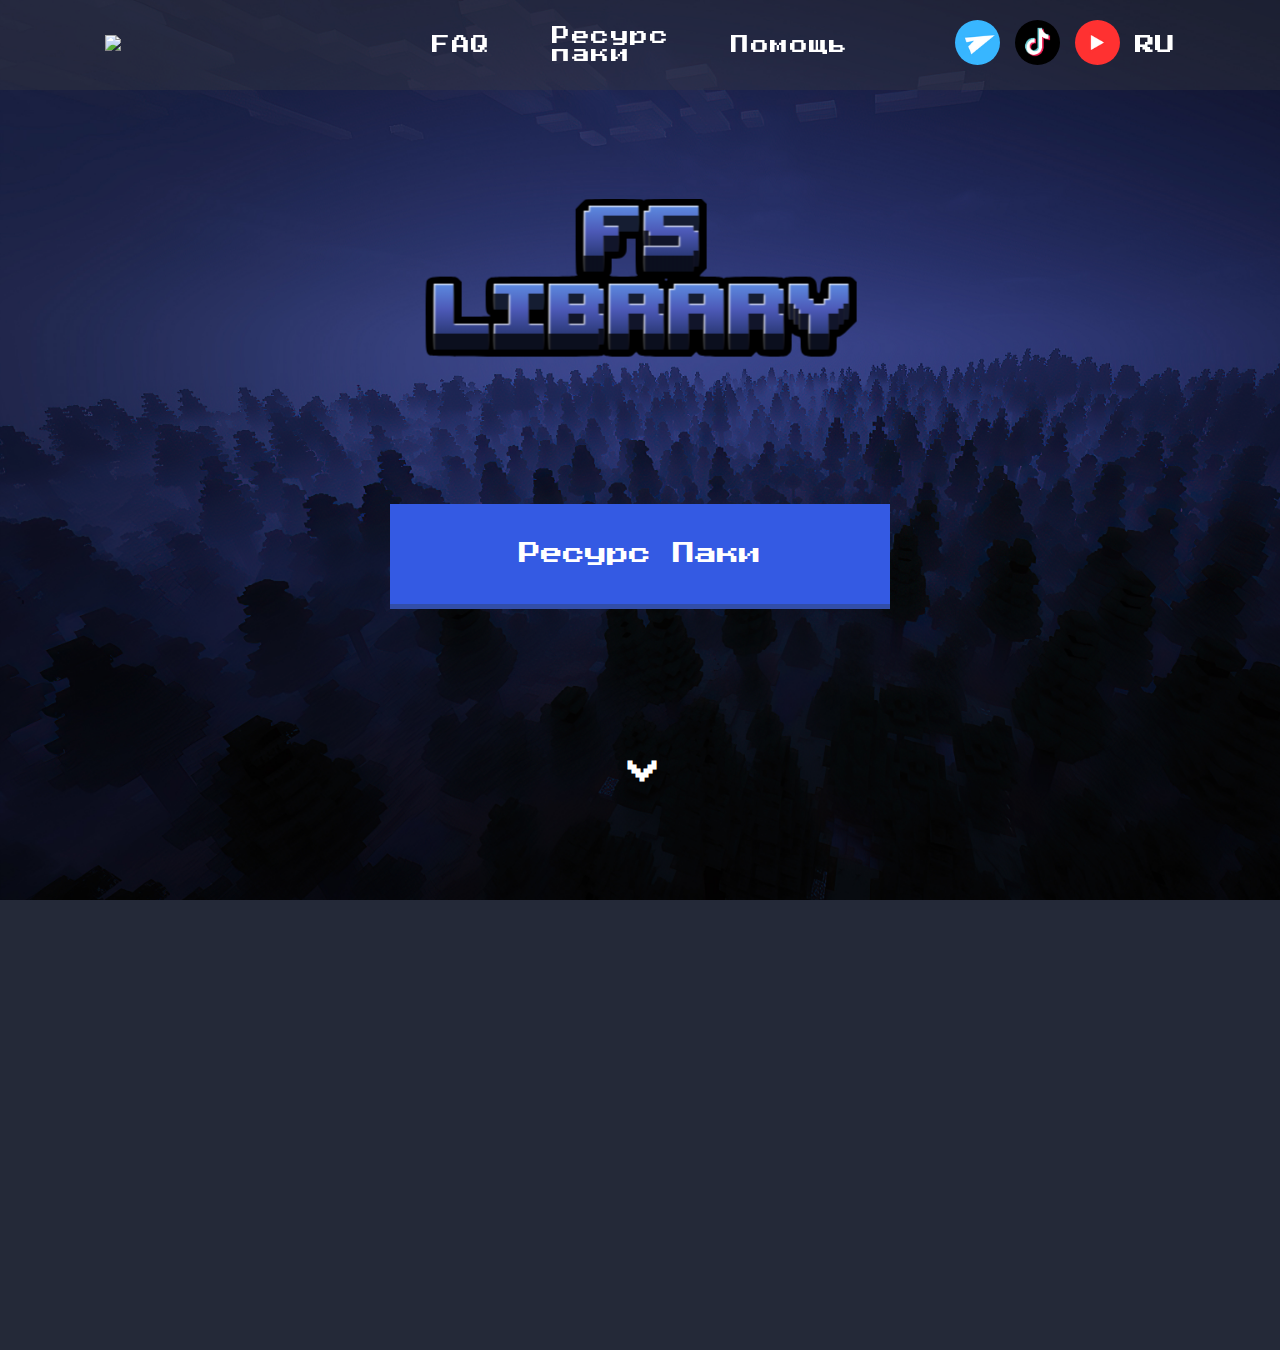
==== commit 1176c5a1: "Add files via upload" ====
--- a/FS/website/index.html
+++ b/FS/website/index.html
@@ -28,15 +28,15 @@
 		<div class="header_container">
 			<div class="header_logo">
 
-				<img src="../website/favicon.ico" class="header_logo_image">
+				<a href="#"><img src="../website/favicon.ico" class="header_logo_image"></a>
 
 			</div>
 			<div class="header_nav">
-					<a class="header_link"href="">FAQ</a>
+					<a class="header_link"href="#FAQ">FAQ</a>
 
-					<a class="header_link"href="#popup1">Ресурс<br> паки</a>
+					<a class="header_link"href="#RP">Ресурс<br> паки</a>
 
-					<a class="header_link"href="">Помощь</a>
+					<a class="header_link"href="#Help">Помощь</a>
 			</div>
 			<div class="header_social">
 
@@ -48,7 +48,7 @@
 			</div>
 		</div>
 	</header>
-	<div id="popup1" class="overlay">
+	<div id="RP" class="overlay">
 		<div class="popup">
 			<h2>Ресурс паки</h2>
 			<a class="close" href="#header">&times;</a>
@@ -57,6 +57,31 @@
 			</div>
 		</div>
 	</div>
+    
+    
+    <div id="FAQ" class="FAQ">
+		<div class="popup3">
+			<h2>FAQ</h2>
+			<a class="close3" href="#header">&times;</a>
+			<div class="popup_content3">
+				
+			</div>
+		</div>
+	</div>
+    
+    
+    
+    <div id="Help" class="Help">
+		<div class="popup4">
+			<h2>Помощь</h2>
+			<a class="close4" href="#header">&times;</a>
+			<div class="popup_content4">
+				
+			</div>
+		</div>
+	</div>
+
+   
     <div id="popup_header_lang" class="overlay1">
 		<div class="popup1">
 			<h2>Язык/ <br> Language</h2>
@@ -67,6 +92,7 @@
 			</div>
         </div>
 	</div>
+	
 	<div class="info">
 		<div class="info_container">
 			<div class="info_name">
@@ -81,7 +107,9 @@
 		</div>
 	</div>
 	<div class="content">
-	    
+	    <div class="content_container">
+	        
+	    </div>
 	</div>
 </body>
 </html>--- a/FS/css/style.css
+++ b/FS/css/style.css
@@ -1,7 +1,7 @@
 body{
 	padding: 0;
 	margin: 0;
-    background-color: #3e3e3e;
+    background-color: #242938;
 }
 .header_mobile{
 	display: flex;
@@ -111,11 +111,10 @@
 	transition: 200ms;
 	user-select: none;
 	position: fixed;
-	top: 0;
+	top: 20px;
 	bottom: 0;
-	left: 0;
+	left: -50px;
 	right: 0;
-	background: rgba(0, 0, 0, 0.7);
 	visibility: hidden;
 	opacity: 0;
   }
@@ -130,16 +129,18 @@
 	padding: 20px;
 	background: #3e3e3e;
 	border-radius: 5px;
-	width: 50%;
-	height: 80%;
+	width: 20%;
+	height: 30%;
 	position: relative;
+      z-index: 100;
 	transition: all 1s ease-in-out;
   }
 
   .popup h2 {
 	margin-top: 0;
 	color: white;
-	font-family: Tahoma, Arial, sans-serif;
+	font-family: 'Press Start 2P', cursive;
+      font-size: 18px;
   }
   .popup .close {
 	position: absolute;
@@ -150,17 +151,91 @@
 	font-weight: bold;
 	text-decoration: none;
 	color: white;
+      font-family: 'Press Start 2P', cursive;
   }
   .popup .close:hover {
-	color: rgb(226, 19, 19);
+	color:#4468eb;
   }
   .popup .popup_content {
 	max-height: 30%;
 	display:flex;
 	justify-content: space-evenly;
-
-  }
-  .overlay1 {
+  }
+
+
+
+.Help {
+	display: flex;
+	user-select: none;
+	position: fixed;
+	top: 0;
+	bottom: 0;
+	left: 650px;
+	right: 0;
+	visibility: hidden;
+	opacity: 0;
+    transition: 200ms;
+  }
+  .Help:target {
+	visibility: visible;
+	opacity: 1;
+  }
+  
+  .popup4 {
+	right:180px;
+	top: 20px;
+	margin: 70px auto;
+	padding: 20px;
+	background: #3e3e3e;
+	border-radius: 5px;
+	width: 200px;
+	height: 250px;
+	position: relative;
+	transition: all 1s ease-in-out;
+    font-family: 'Press Start 2P', cursive;
+    display: flex;
+  }
+
+  .popup4 h2 {
+	margin-top: 0;
+	color: white;
+	font-family: 'Press Start 2P', cursive;
+    font-size: 18px;
+  }
+  .popup4 .close4 {
+	position: absolute;
+	top: 20px;
+	right: 30px;
+	transition: all 200ms;
+	font-size: 30px;
+	font-weight: bold;
+	text-decoration: none;
+	color: white;
+  }
+  .popup4 .close4:hover {
+	color:#4468eb;
+  }
+  .popup4 .popup_content4 {
+	max-height: 30%;
+	display:flex;
+	flex-direction: column;
+    justify-content: space-evenly;
+	align-items: center;
+	font-family: 'Press Start 2P', cursive;
+  }
+  .popup4 .popup_content4 a{
+	text-decoration: none;
+	color:white;
+    font-family: 'Press Start 2P', cursive;
+  }
+  .popup4 .popup_content4 a:hover{
+	text-decoration: none;
+	color:#4468eb;
+  }
+
+
+
+.FAQ {
 	display: flex;
 	user-select: none;
 	position: fixed;
@@ -170,32 +245,35 @@
 	right: 0;
 	visibility: hidden;
 	opacity: 0;
-  }
-  .overlay1:target {
+    transition: 200ms;
+  }
+  .FAQ:target {
 	visibility: visible;
 	opacity: 1;
   }
   
-  .popup1 {
-	right: -500px;
+  .popup3 {
+	right:180px;
 	top: 20px;
 	margin: 70px auto;
 	padding: 20px;
 	background: #3e3e3e;
 	border-radius: 5px;
 	width: 200px;
-	height: 120px;
+	height: 250px;
 	position: relative;
 	transition: all 1s ease-in-out;
     font-family: 'Press Start 2P', cursive;
-  }
-
-  .popup1 h2 {
+    display: flex;
+  }
+
+  .popup3 h2 {
 	margin-top: 0;
 	color: white;
-	font-family: Tahoma, Arial, sans-serif;
-  }
-  .popup1 .close1 {
+	font-family: 'Press Start 2P', cursive;
+    font-size: 18px;
+  }
+  .popup3 .close3 {
 	position: absolute;
 	top: 20px;
 	right: 30px;
@@ -205,17 +283,86 @@
 	text-decoration: none;
 	color: white;
   }
+  .popup3 .close3:hover {
+	color:#4468eb;
+  }
+  .popup3 .popup_content3 {
+	max-height: 30%;
+	display:flex;
+	flex-direction: column;
+    justify-content: space-evenly;
+	align-items: center;
+	font-family: 'Press Start 2P', cursive;
+  }
+  .popup3 .popup_content3 a{
+	text-decoration: none;
+	color:white;
+    font-family: 'Press Start 2P', cursive;
+  }
+  .popup3 .popup_content3 a:hover{
+	text-decoration: none;
+	color:#4468eb;
+  }
+
+
+
+  .overlay1 {
+	display: flex;
+	user-select: none;
+	position: fixed;
+	top: 0;
+	bottom: 0;
+	left: 0;
+	right: 0;
+	visibility: hidden;
+	opacity: 0;
+      transition: 200ms;
+  }
+  .overlay1:target {
+	visibility: visible;
+	opacity: 1;
+  }
+  
+  .popup1 {
+	right: -500px;
+	top: 20px;
+	margin: 70px auto;
+	padding: 20px;
+	background: #3e3e3e;
+	border-radius: 5px;
+	width: 200px;
+	height: 90px;
+	position: relative;
+	transition: all 1s ease-in-out;
+    font-family: 'Press Start 2P', cursive;
+  }
+
+  .popup1 h2 {
+	margin-top: 0;
+	color: white;
+	font-family: 'Press Start 2P', cursive;
+    font-size: 18px;
+  }
+  .popup1 .close1 {
+	position: absolute;
+	top: 20px;
+	right: 30px;
+	transition: all 200ms;
+	font-size: 30px;
+	font-weight: bold;
+	text-decoration: none;
+	color: white;
+  }
   .popup1 .close1:hover {
 	color:#4468eb;
   }
   .popup1 .popup_content1 {
 	max-height: 30%;
-	height: 100%;
 	display:flex;
 	flex-direction: column;
-	justify-content: space-between;
-	align-items: center;
-	font-family: 'Gill Sans', 'Gill Sans MT', Calibri, 'Trebuchet MS', sans-serif;
+      justify-content: space-evenly;
+	align-items: center;
+	font-family: 'Press Start 2P', cursive;
   }
   .popup1 .popup_content1 a{
 	text-decoration: none;
@@ -252,8 +399,6 @@
  .info_button{
      width: 500px;
      height: 100px;
-     background: #345ae3;
-     border-bottom: 5px solid #324ea8;
      align-items: flex-start;
      display: flex;
      justify-content: center;
@@ -269,30 +414,32 @@
      justify-content: center;
      align-items: center;
      font-size: 22px;
+     background: #345ae3;
+     border-bottom: 5px solid #324ea8;
  }
 .info_button a:hover{
      background: #3554b8;
-    border-bottom: #1d2b57;
+     border-bottom: #080f26;
  }
 @keyframes arrow{
     0%{
         transform: translateY(-25px);
     }
     50%{
-        transform: translateY(10px);
+        transform: translateY(25px);
     }
     100%{
         transform: translateY(-25px);
     }
 }
  .info_animation{
+     z-index: 10;
      font-family: 'Press Start 2P';
      animation: arrow 2s;
      animation-iteration-count: infinite;
      user-select: none;
      color: white;
-     display: flex;
-     align-items: flex-start;
+
  }
  .info_animation h1{
      transform: rotate(90deg);
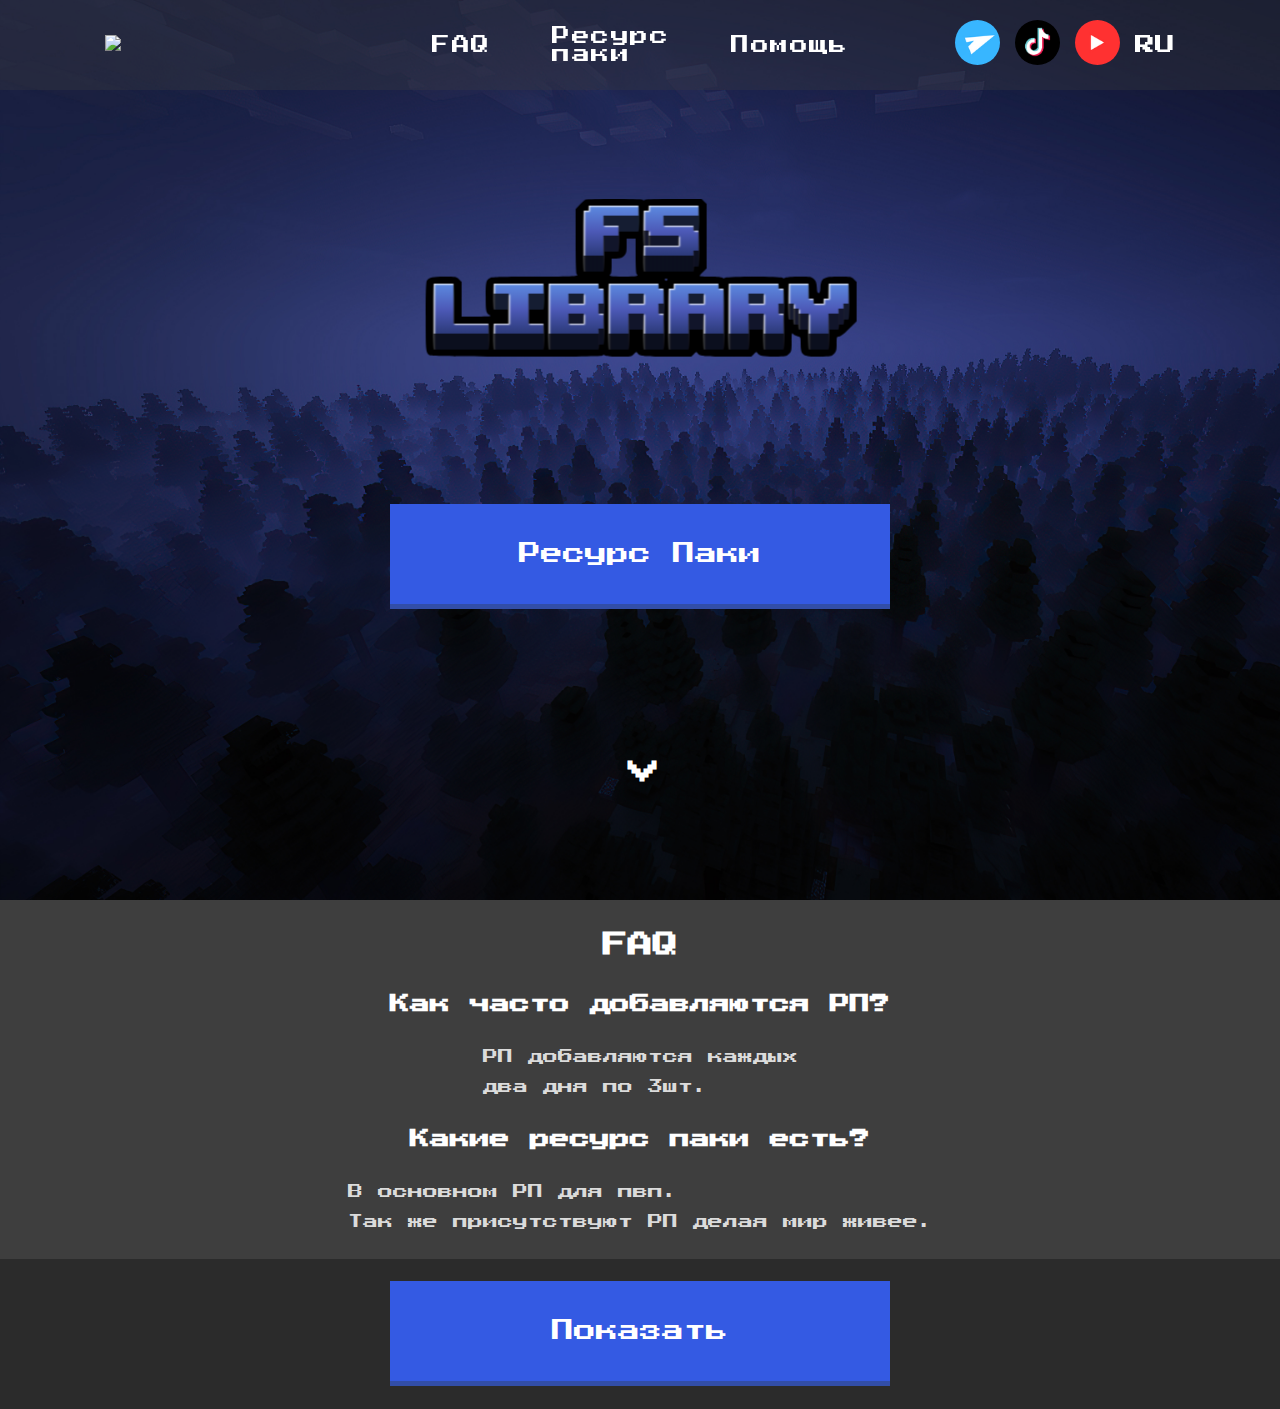
==== commit 0a0ee0e3: "Add files via upload" ====
--- a/FS/website/index.html
+++ b/FS/website/index.html
@@ -6,20 +6,21 @@
 	<link rel="stylesheet" href="../fonts/fonts.css">
 	<script href="/jsscript.js/"></script>
 	<meta name="viewport" content="width=device-width">
+	<meta http-equiv="X-UA-Compatible" content="ie=edge">
 	 <link rel="shortcut icon" href="favicon.ico" type="image/png">
 	<title>FS - РП для всех!</title>
 </head>
 <body>
-	<!--<div class="header_mobile">
+	<div class="header_mobile">
 		<div class="mheader_container">
 			<div class="mheader_logo">
-				<img class="mheader_logo_img" src="../website/favicon.ico" >
+			    <a href="#"><img src="favicon.ico"></a>
 			</div>
-			<div class="mheader_button">
-				<img class="mheader_button_img" src="../image/icon/burger.png" >
+			<div class="mheader_menu">
+			    <a href="#burger"><h1>≡</h1></a>
 			</div>
 		</div>
-	</div> -->
+	</div>
 
 
 
@@ -48,22 +49,27 @@
 			</div>
 		</div>
 	</header>
+	<div id="burger" class="burger">
+		<div class="popup5">
+			<h2>FS <br> <br>Library</h2>
+			<a class="close5" href="#header">&times;</a>
+			<div class="popup_content5">
+				    <ul>
+				    <li><a href="#">FAQ</a></li>
+				    <li><a href="#">Ресурс <br> <br>паки</a></li>
+				    <li><a href="#">Помощь</a></li>
+				    <li><a href="#">Язык</a></li>
+				</ul>    
+			</div>
+		</div>
+	</div>
+	
+	
 	<div id="RP" class="overlay">
 		<div class="popup">
 			<h2>Ресурс паки</h2>
 			<a class="close" href="#header">&times;</a>
 			<div class="popup_content">
-				
-			</div>
-		</div>
-	</div>
-    
-    
-    <div id="FAQ" class="FAQ">
-		<div class="popup3">
-			<h2>FAQ</h2>
-			<a class="close3" href="#header">&times;</a>
-			<div class="popup_content3">
 				
 			</div>
 		</div>
@@ -87,29 +93,43 @@
 			<h2>Язык/ <br> Language</h2>
 			<a class="close1" href="#header1">&times;</a>
 			<div class="popup_content1">
-					<a href="#header">RU</a>
 					<a href="/website/Language/EN.html">EN</a>
 			</div>
         </div>
 	</div>
-	
 	<div class="info">
 		<div class="info_container">
 			<div class="info_name">
 				<img src="../image/fons/FS-Library-07-05-2023.png">
 			</div>
 			<div class="info_button">
-				<a href="#">Ресурс Паки</a>
+				<a href="#Button_rp">Ресурс Паки</a>
 			</div>
 			<div class="info_animation">
 				<h1>></h1>
 			</div>
 		</div>
 	</div>
-	<div class="content">
-	    <div class="content_container">
-	        
+	<div class="faq" id="FAQ">
+	    <div class="faq_container">
+	        <div class="faq_mini_container">
+                <h1>FAQ</h1>
+	            <h3>Как часто добавляются РП?</h3>
+	            <p>РП добавляются каждых <br><br>два дня по 3шт.</p>
+	        </div>
+	        <div class="faq_mini_container">
+	            <h3>Какие ресурс паки есть?</h3>
+	            <p>В основном РП для пвп. <br><br>Так же присутствуют РП делая мир живее.</p>
+	        </div>
 	    </div>
+	</div>
+	<div class="button">
+        <div class="info_button" id="Button_rp">
+				<a href="#">Показать</a>
+        </div>
+	</div>
+	<div class="footer">
+	    
 	</div>
 </body>
 </html>--- a/FS/css/style.css
+++ b/FS/css/style.css
@@ -3,6 +3,23 @@
 	margin: 0;
     background-color: #242938;
 }
+::-webkit-scrollbar {
+    width: 15px; /* ширина для вертикального скролла */
+    height: 2px; /* высота для горизонтального скролла */
+    background-color: #2e2e2e;
+}
+
+/* ползунок скроллбара */
+::-webkit-scrollbar-thumb {
+    background-color: #1c1c1c;
+    height: 4px;
+    width: 100px;
+}
+
+::-webkit-scrollbar-thumb:hover {
+    background-color: #242424;
+}
+
 .header_mobile{
 	display: flex;
 	user-select: none;
@@ -21,23 +38,29 @@
 	align-items: center;
 }
 .mheader_logo{
-	width: 50%;
-	display: flex;
-	align-items: center;
-}
-.mheader_logo_img{
-	width: 15%;
-}
-.mheader_button{
-	justify-content: flex-end;
-	display: flex;
-	align-items: center;
-	width: 50%;
-}
-.mheader_button_img{
-	width: 20%;
-	border-radius: 50%;
-}
+    width: 50%;
+}
+.mheader_menu{
+    display: flex;
+    justify-content: flex-end;
+    align-items: center;
+    width: 50%;
+}
+.mheader_menu a{
+    display: flex;
+    justify-content: center;
+    align-items: center;
+    width: 10%;
+    height: 10vh;
+    text-decoration: none;
+    color: white;
+}
+.mheader_menu h1{
+    font-family: 'Press Start 2P', cursive;
+    color: white;
+    font-size: 8vh;
+}
+
 .header{
 	display: flex;
 	user-select: none;
@@ -107,6 +130,104 @@
 .social_header_image:hover{
 	transform: scale(0.9);
 }
+
+
+
+.burger {
+	transition: 200ms;
+	user-select: none;
+	position: fixed;
+	top: 8px;
+	bottom: 0;
+	left:0;
+	right: -60%;
+	visibility: hidden;
+	opacity: 0;
+  }
+  .burger:target {
+	visibility: visible;
+	opacity: 1;
+	bottom:0;
+  }
+  
+  .popup5 {
+	margin: 70px auto;
+	padding: 20px;
+	background: #3e3e3e;
+	width: 25%;
+	height: 90vh;
+	position: relative;
+    z-index: 100;
+	transition: all 1s ease-in-out;
+  }
+
+  .popup5 h2 {
+	margin-top: 0;
+	color: white;
+	font-family: 'Press Start 2P', cursive;
+      font-size: 18px;
+  }
+  .popup5 .close5 {
+	position: absolute;
+	top: 20px;
+	right: 30px;
+	transition: all 200ms;
+	font-size: 30px;
+	font-weight: bold;
+	text-decoration: none;
+	color: white;
+      font-family: 'Press Start 2P', cursive;
+  }
+  .popup5 .close5:hover {
+	color:#4468eb;
+  }
+  .popup5 .popup_content5 {
+	max-height: 30%;
+      height: 80vh;
+	display:flex;
+	justify-content: space-between;
+  }
+.popup5 .popup_content5 ul{
+    display: flex;
+    flex-direction: column;
+    justify-content: space-between;
+    align-items: center;
+    font-family: 'Press Start 2P', cursive;
+    font-size: 22px;
+	height: 100%;
+    text-decoration: none;
+    width: 100%;
+    padding: 0;
+  }
+.popup5 .popup_content5 li{
+    width: 100%;
+    height: 100px;
+    display: flex;
+    justify-content: center;
+    align-items: center;
+}
+.popup5 .popup_content5 a{
+    display: flex;
+    justify-content: center;
+    align-items: center;
+    width: 100%;
+    height: 100px;
+    font-family: 'Press Start 2P', cursive;
+    font-size: 22px;
+    text-decoration: none;
+    color: white;
+  }
+.popup5 .popup_content5 li:hover{
+    background: #3b5aa8;
+  }
+.popup5 .popup_content5 a:hover{
+    background: #3b5aa8;
+  }
+
+
+
+
+
 .overlay {
 	transition: 200ms;
 	user-select: none;
@@ -235,75 +356,6 @@
 
 
 
-.FAQ {
-	display: flex;
-	user-select: none;
-	position: fixed;
-	top: 0;
-	bottom: 0;
-	left: 0;
-	right: 0;
-	visibility: hidden;
-	opacity: 0;
-    transition: 200ms;
-  }
-  .FAQ:target {
-	visibility: visible;
-	opacity: 1;
-  }
-  
-  .popup3 {
-	right:180px;
-	top: 20px;
-	margin: 70px auto;
-	padding: 20px;
-	background: #3e3e3e;
-	border-radius: 5px;
-	width: 200px;
-	height: 250px;
-	position: relative;
-	transition: all 1s ease-in-out;
-    font-family: 'Press Start 2P', cursive;
-    display: flex;
-  }
-
-  .popup3 h2 {
-	margin-top: 0;
-	color: white;
-	font-family: 'Press Start 2P', cursive;
-    font-size: 18px;
-  }
-  .popup3 .close3 {
-	position: absolute;
-	top: 20px;
-	right: 30px;
-	transition: all 200ms;
-	font-size: 30px;
-	font-weight: bold;
-	text-decoration: none;
-	color: white;
-  }
-  .popup3 .close3:hover {
-	color:#4468eb;
-  }
-  .popup3 .popup_content3 {
-	max-height: 30%;
-	display:flex;
-	flex-direction: column;
-    justify-content: space-evenly;
-	align-items: center;
-	font-family: 'Press Start 2P', cursive;
-  }
-  .popup3 .popup_content3 a{
-	text-decoration: none;
-	color:white;
-    font-family: 'Press Start 2P', cursive;
-  }
-  .popup3 .popup_content3 a:hover{
-	text-decoration: none;
-	color:#4468eb;
-  }
-
 
 
   .overlay1 {
@@ -444,7 +496,110 @@
  .info_animation h1{
      transform: rotate(90deg);
  }
-.content{
+.faq{
     width: 100%;
-    height: 50vh;
+    height: auto;
+    display: flex;
+    justify-content: center;
+    align-items: center;
+    background: #3e3e3e;
+}
+.faq_container{
+    width: 1070px;
+    height: auto;
+    display: flex;
+    flex-direction: column;
+    justify-content: center;
+    align-items: center;
+    padding: 15px;
+}
+.faq_mini_container{
+    width: 100%;
+    height: auto;
+    display: flex;
+    flex-direction: column;
+    justify-content: center;
+    align-items: center;
+}
+.faq_mini_container h3{
+    font-family: 'Press Start 2P';
+    color: white;
+    font-size: 20px;
+}
+.faq_mini_container h1{
+    font-family: 'Press Start 2P';
+    color: white;
+    font-size: 25px;
+}
+.faq_mini_container p{
+    font-family: 'Press Start 2P';
+    color: #dbdbdb;
+    font-size: 15px;
+    justify-content: center;
+    align-items: center;
+    flex-direction: column;
+}
+.button{
+    display: flex;
+    justify-content: center;
+    align-items: center;
+    background: #2b2b2b;
+    height: 150px;
+}
+.button_container{
+    display: flex;
+    width: 35%;
+    height: 100px;
+    background: #455ed9;
+    border-bottom: #283885 solid;
+}
+@media (min-width: 320px) {
+    .header_mobile{
+        display: flex;
+    }
+    .header{
+        display: none;
+    }
+}
+@media (min-width: 768px) {
+    .header_mobile{
+        display: flex;
+    }
+    .header{
+        display: none;
+    }
+}
+@media (min-width: 1200px) {
+    .header_mobile{
+        display: none;
+    }
+    .header{
+        display: flex;
+    }
+    .overlay1 {
+	display: flex;
+	user-select: none;
+	position: fixed;
+	top: 0;
+	bottom: 0;
+	left: -100px;
+	right: 0;
+	visibility: hidden;
+	opacity: 0;
+      transition: 200ms;
+  }
+}
+@media (min-width: 1250px) {
+    .overlay1 {
+	display: flex;
+	user-select: none;
+	position: fixed;
+	top: 0;
+	bottom: 0;
+	left: -25px;
+	right: 0;
+	visibility: hidden;
+	opacity: 0;
+      transition: 200ms;
+  }
 }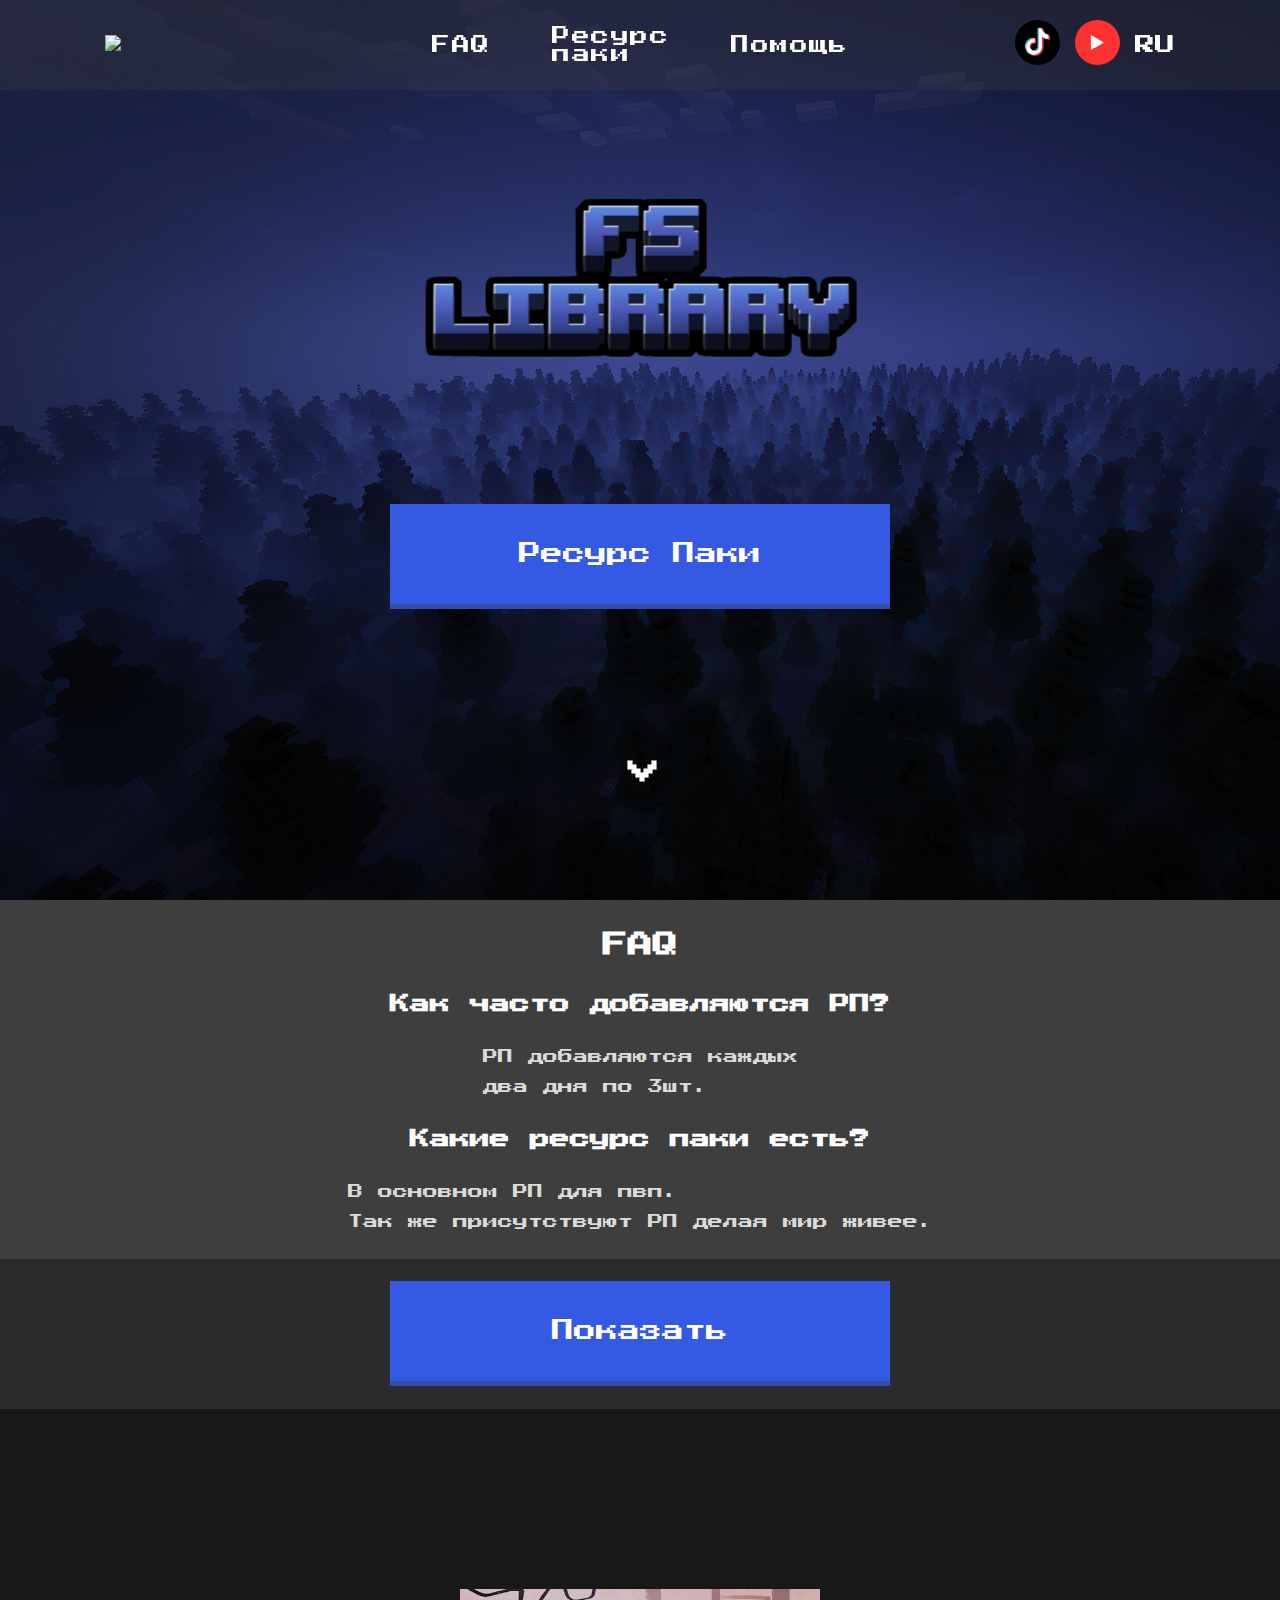
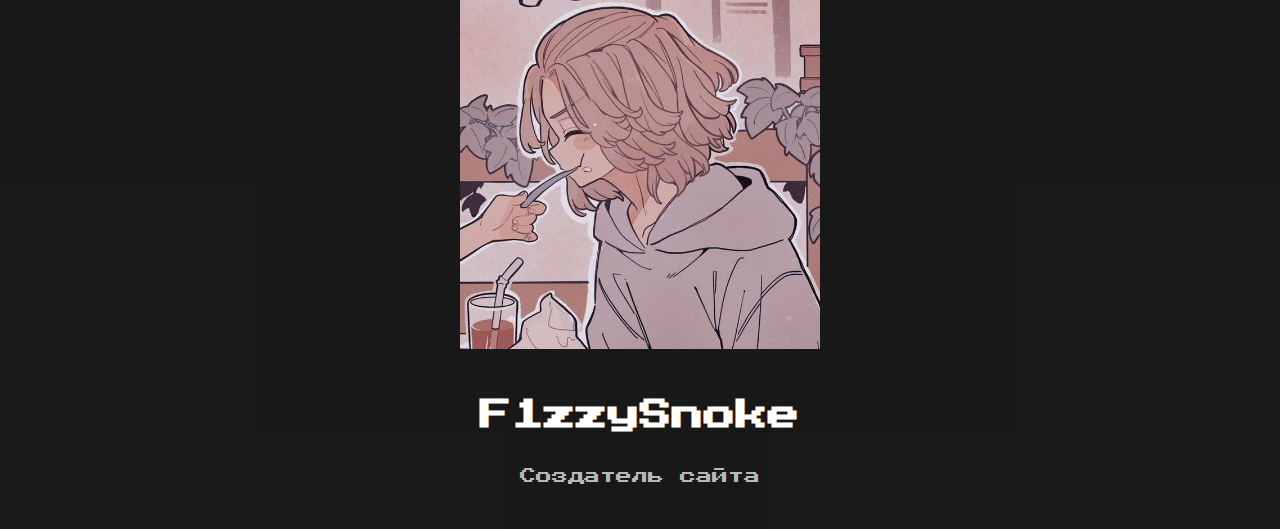
==== commit 04d702d3: "Add files via upload" ====
--- a/FS/website/index.html
+++ b/FS/website/index.html
@@ -33,17 +33,16 @@
 
 			</div>
 			<div class="header_nav">
-					<a class="header_link"href="#FAQ">FAQ</a>
+					<a class="header_link"href="#faq_link">FAQ</a>
 
-					<a class="header_link"href="#RP">Ресурс<br> паки</a>
+					<a class="header_link"href="#Button_rp">Ресурс<br> паки</a>
 
 					<a class="header_link"href="#Help">Помощь</a>
 			</div>
 			<div class="header_social">
 
-				<a style="padding-right: 15px;text-decoration: none; color: white; font-family: monospace; font-size: 20px;"href="" class="social_header_link"><img class="social_header_image" src="../image/icon/header_nav_telegram.png" alt=""></a>
-				<a style="padding-right: 15px;text-decoration: none; color: white; font-family: monospace; font-size: 20px;"href="" class="social_header_link"><img class="social_header_image" src="../image/icon/header_nav_tiktok.png" alt=""></a>
-				<a style="padding-right: 15px;text-decoration: none; color: white; font-family: monospace; font-size: 20px;"href="" class="social_header_link"><img class="social_header_image" src="../image/icon/header_nav_youtube.png" alt=""></a>
+				<a style="padding-right: 15px;text-decoration: none; color: white; font-family: monospace; font-size: 20px;"href="https://www.tiktok.com/@f1zzysnoke?lang=uk-UA" target="_blank" class="social_header_link"><img class="social_header_image" src="../image/icon/header_nav_tiktok.png" alt=""></a>
+				<a style="padding-right: 15px;text-decoration: none; color: white; font-family: monospace; font-size: 20px;"href="https://www.youtube.com/channel/UCmp2pDoechTEG2EPzRmN5tA" target="_blank" class="social_header_link"><img class="social_header_image" src="../image/icon/header_nav_youtube.png" alt=""></a>
 				
 				<a class="header_language" href="#popup_header_lang">RU</a>
 			</div>
@@ -60,17 +59,6 @@
 				    <li><a href="#">Помощь</a></li>
 				    <li><a href="#">Язык</a></li>
 				</ul>    
-			</div>
-		</div>
-	</div>
-	
-	
-	<div id="RP" class="overlay">
-		<div class="popup">
-			<h2>Ресурс паки</h2>
-			<a class="close" href="#header">&times;</a>
-			<div class="popup_content">
-				
 			</div>
 		</div>
 	</div>
@@ -91,9 +79,9 @@
     <div id="popup_header_lang" class="overlay1">
 		<div class="popup1">
 			<h2>Язык/ <br> Language</h2>
-			<a class="close1" href="#header1">&times;</a>
+			<a class="close1" href="#header">&times;</a>
 			<div class="popup_content1">
-					<a href="/website/Language/EN.html">EN</a>
+					<a href="../language/index_en.html">EN</a>
 			</div>
         </div>
 	</div>
@@ -105,16 +93,16 @@
 			<div class="info_button">
 				<a href="#Button_rp">Ресурс Паки</a>
 			</div>
-			<div class="info_animation">
+			<div class="info_animation" id="faq_link">
 				<h1>></h1>
 			</div>
 		</div>
 	</div>
-	<div class="faq" id="FAQ">
+	<div class="faq">
 	    <div class="faq_container">
-	        <div class="faq_mini_container">
+	        <div class="faq_mini_container" >
                 <h1>FAQ</h1>
-	            <h3>Как часто добавляются РП?</h3>
+	            <h3 id="Button_rp">Как часто добавляются РП?</h3>
 	            <p>РП добавляются каждых <br><br>два дня по 3шт.</p>
 	        </div>
 	        <div class="faq_mini_container">
@@ -124,12 +112,23 @@
 	    </div>
 	</div>
 	<div class="button">
-        <div class="info_button" id="Button_rp">
+        <div class="info_button">
 				<a href="#">Показать</a>
         </div>
 	</div>
 	<div class="footer">
 	    
 	</div>
+	<div class="footer">
+	    <div class="footer_container">
+	        <div class="footer_creators">
+	            <img src="../image/icon/F1zzySnoke.jpg">
+	        </div>
+	        <div class="footer_creators_info">
+	            <h1>F1zzySnoke</h1>
+	            <p>Создатель сайта</p>
+	        </div>
+	    </div>
+	</div>
 </body>
 </html>--- a/FS/css/style.css
+++ b/FS/css/style.css
@@ -1,7 +1,7 @@
 body{
 	padding: 0;
 	margin: 0;
-    background-color: #242938;
+    background-color: #3e3e3e;
 }
 ::-webkit-scrollbar {
     width: 15px; /* ширина для вертикального скролла */
@@ -226,62 +226,7 @@
 
 
 
-
-
-.overlay {
-	transition: 200ms;
-	user-select: none;
-	position: fixed;
-	top: 20px;
-	bottom: 0;
-	left: -50px;
-	right: 0;
-	visibility: hidden;
-	opacity: 0;
-  }
-  .overlay:target {
-	visibility: visible;
-	opacity: 1;
-	bottom:0;
-  }
   
-  .popup {
-	margin: 70px auto;
-	padding: 20px;
-	background: #3e3e3e;
-	border-radius: 5px;
-	width: 20%;
-	height: 30%;
-	position: relative;
-      z-index: 100;
-	transition: all 1s ease-in-out;
-  }
-
-  .popup h2 {
-	margin-top: 0;
-	color: white;
-	font-family: 'Press Start 2P', cursive;
-      font-size: 18px;
-  }
-  .popup .close {
-	position: absolute;
-	top: 20px;
-	right: 30px;
-	transition: all 200ms;
-	font-size: 30px;
-	font-weight: bold;
-	text-decoration: none;
-	color: white;
-      font-family: 'Press Start 2P', cursive;
-  }
-  .popup .close:hover {
-	color:#4468eb;
-  }
-  .popup .popup_content {
-	max-height: 30%;
-	display:flex;
-	justify-content: space-evenly;
-  }
 
 
 
@@ -301,13 +246,12 @@
 	visibility: visible;
 	opacity: 1;
   }
-  
   .popup4 {
 	right:180px;
 	top: 20px;
 	margin: 70px auto;
 	padding: 20px;
-	background: #3e3e3e;
+	background: #323866;
 	border-radius: 5px;
 	width: 200px;
 	height: 250px;
@@ -359,8 +303,9 @@
 
 
   .overlay1 {
-	display: flex;
-	user-select: none;
+      width: 100%;
+      height: 100vh;
+	display: flex;
 	position: fixed;
 	top: 0;
 	bottom: 0;
@@ -374,7 +319,6 @@
 	visibility: visible;
 	opacity: 1;
   }
-  
   .popup1 {
 	right: -500px;
 	top: 20px;
@@ -553,6 +497,48 @@
     background: #455ed9;
     border-bottom: #283885 solid;
 }
+.footer{
+    width: 100%;
+    height: 40vh;
+    background: rgba(0,0,0,0.6);
+    display: flex;
+    justify-content: center;
+    align-items: center;
+}
+.footer_container{
+    width: 1070px;
+    height: 100%;
+    display: flex;
+    flex-direction: column;
+    justify-content: center;
+    align-items: center;
+}
+.footer_creators{
+    width: 100%;
+    height: 50%;
+    display: flex;
+    justify-content: center;
+    align-items: flex-end;
+}
+.footer_creators img{
+    height: 40vh;
+}
+.footer_creators_info{
+    width: 100%;
+    height: 50%;
+    display: flex;
+    flex-direction: column;
+    justify-content: center;
+    align-items: center;
+}
+.footer_creators_info h1{
+    font-family: 'Press Start 2P';
+    color: white;
+}
+.footer_creators_info p{
+    font-family: 'Press Start 2P';
+    color: #b8b8b8;
+}
 @media (min-width: 320px) {
     .header_mobile{
         display: flex;
@@ -560,6 +546,7 @@
     .header{
         display: none;
     }
+    
 }
 @media (min-width: 768px) {
     .header_mobile{
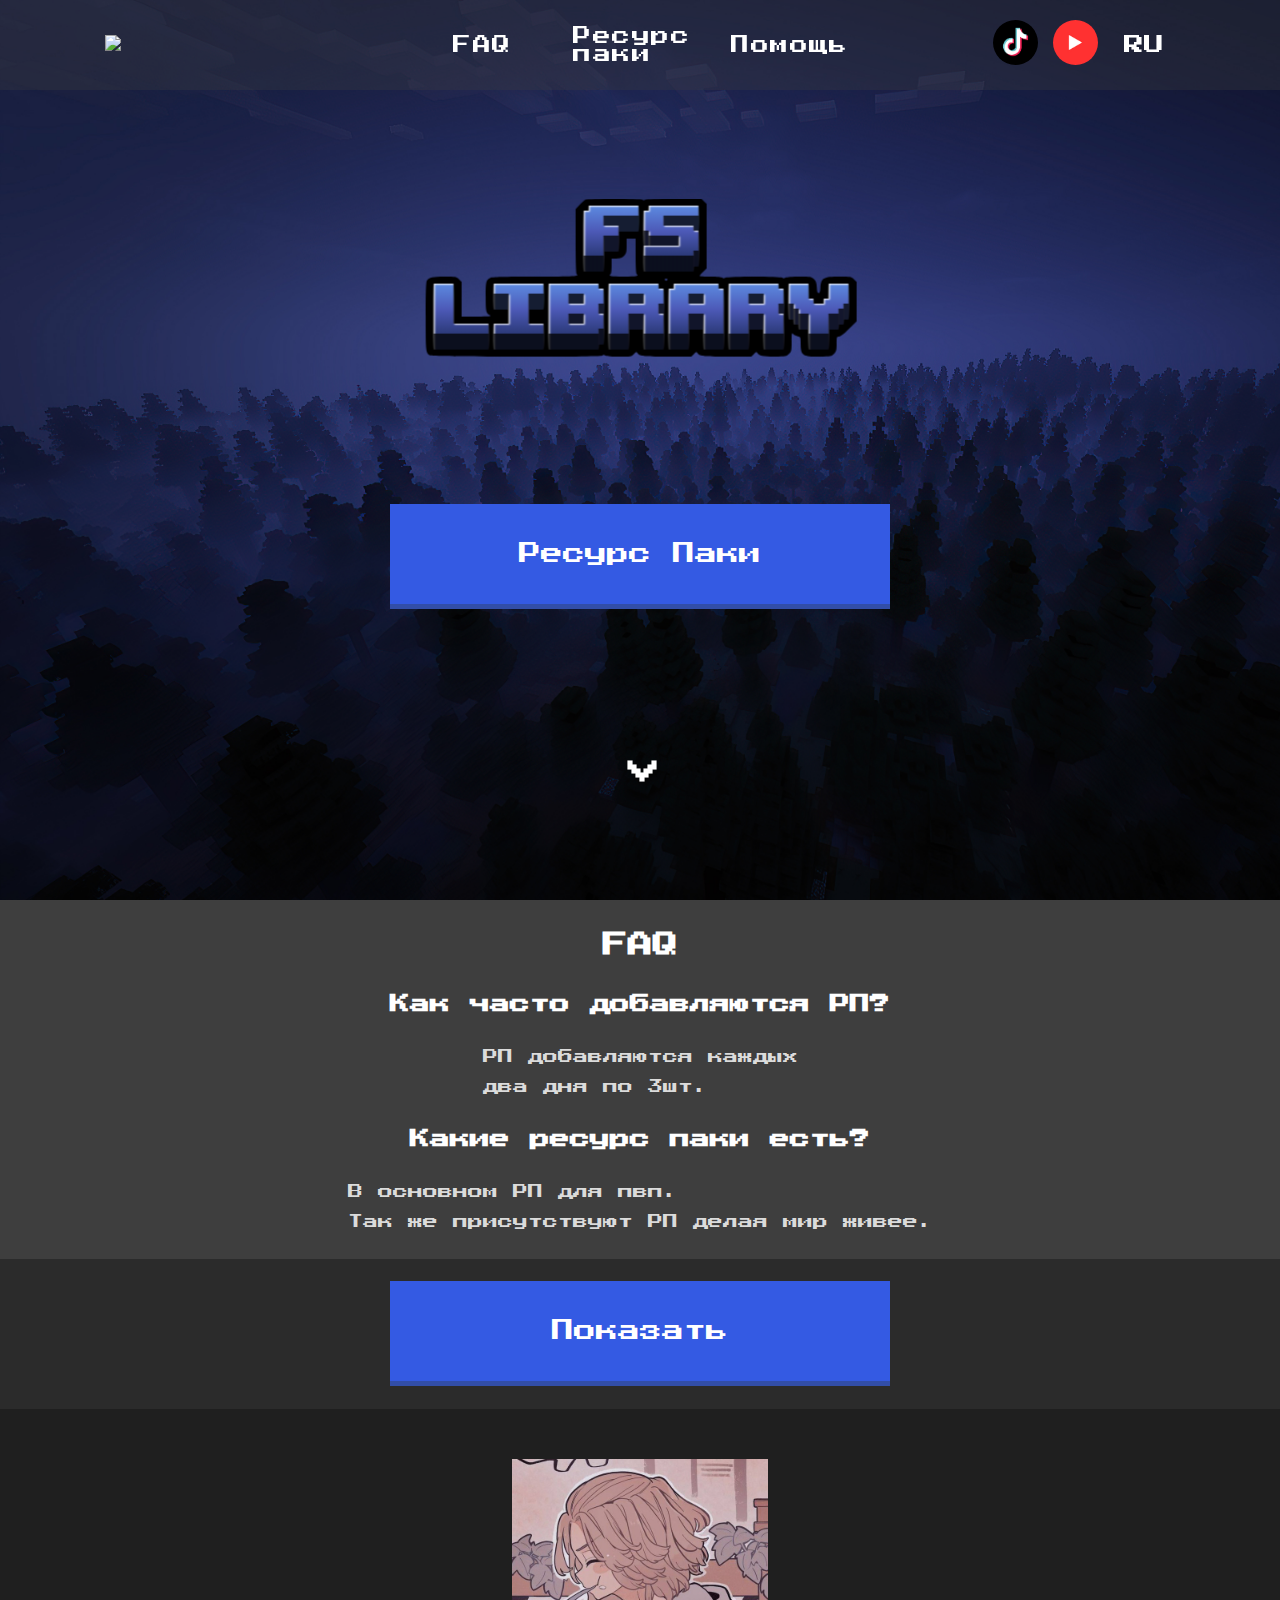
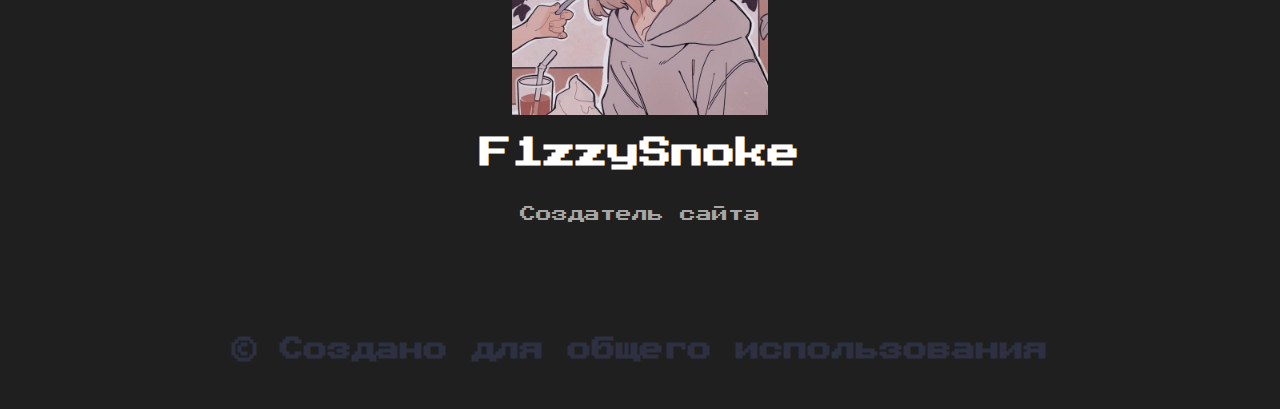
==== commit 47406e30: "Add files via upload" ====
--- a/FS/website/index.html
+++ b/FS/website/index.html
@@ -35,7 +35,7 @@
 			<div class="header_nav">
 					<a class="header_link"href="#faq_link">FAQ</a>
 
-					<a class="header_link"href="#Button_rp">Ресурс<br> паки</a>
+					<a class="header_link2"href="#Button_rp">Ресурс<br> паки</a>
 
 					<a class="header_link"href="#Help">Помощь</a>
 			</div>
@@ -119,16 +119,21 @@
 	<div class="footer">
 	    
 	</div>
-	<div class="footer">
+	<footer class="footer">
 	    <div class="footer_container">
-	        <div class="footer_creators">
-	            <img src="../image/icon/F1zzySnoke.jpg">
+	        <div class="footer_info">
+	            <div class="footer_img">
+	                <img src="../image/icon/F1zzySnoke.jpg">
+	            </div>
+	            <div class="footer_text">
+	                <h1>F1zzySnoke</h1>
+	                <p>Создатель сайта</p>
+	            </div>
 	        </div>
-	        <div class="footer_creators_info">
-	            <h1>F1zzySnoke</h1>
-	            <p>Создатель сайта</p>
+	        <div class="footer_description">
+	            <h2>© Создано для общего использования</h2>
 	        </div>
 	    </div>
-	</div>
+	</footer>
 </body>
 </html>--- a/FS/css/style.css
+++ b/FS/css/style.css
@@ -76,9 +76,15 @@
 	color: white;
 	font-family: 'Press Start 2P';
 	font-size: 20px;
+    width: 20%;
+    height: 10vh;
+    display: flex;
+    justify-content: center;
+    align-items: center;
 }
 .header_language:hover{
 	color: #4468eb;
+    background: rgba(186, 186, 186, 0.2);
 }
 .header_container{
 	width: 1070px;
@@ -109,9 +115,45 @@
 	letter-spacing: 1.5px;
 	font-size: 18px;
 	transition: 0.2s;
+    width: 33%;
+    height: 10vh;
+    display: flex;
+    justify-content: center;
+    align-items: center;
+}
+.header_link{
+	text-decoration: none;
+	color: white;
+	font-family: 'Press Start 2P';
+	letter-spacing: 1.5px;
+	font-size: 18px;
+	transition: 0.2s;
+    width: 33%;
+    height: 10vh;
+    display: flex;
+    justify-content: center;
+    align-items: center;
+}
+.header_link2{
+	text-decoration: none;
+	color: white;
+	font-family: 'Press Start 2P';
+	letter-spacing: 1.5px;
+	font-size: 18px;
+	transition: 0.2s;
+    width: 65%;
+    height: 10vh;
+    display: flex;
+    justify-content: center;
+    align-items: center;
+}
+.header_link2:hover{
+	color: #4468eb;
+    background: rgba(186, 186, 186, 0.2);
 }
 .header_link:hover{
 	color: #4468eb;
+    background: rgba(186, 186, 186, 0.2);
 }
 .header_social{
 	display: flex;
@@ -251,7 +293,7 @@
 	top: 20px;
 	margin: 70px auto;
 	padding: 20px;
-	background: #323866;
+	background: #323338;
 	border-radius: 5px;
 	width: 200px;
 	height: 250px;
@@ -324,7 +366,7 @@
 	top: 20px;
 	margin: 70px auto;
 	padding: 20px;
-	background: #3e3e3e;
+	background: #323338    ;
 	border-radius: 5px;
 	width: 200px;
 	height: 90px;
@@ -498,46 +540,63 @@
     border-bottom: #283885 solid;
 }
 .footer{
-    width: 100%;
-    height: 40vh;
-    background: rgba(0,0,0,0.6);
-    display: flex;
-    justify-content: center;
-    align-items: center;
+    display: flex;
+    justify-content: center;
+    align-items: flex-end;
+    width: 100%;
+    height: 300px;
+    background: rgba(0,0,0,0.5);
 }
 .footer_container{
     width: 1070px;
-    height: 100%;
+    height: 200%;
+}
+.footer_info{
+    width: 100%;
+    height: 80%;
     display: flex;
     flex-direction: column;
     justify-content: center;
     align-items: center;
 }
-.footer_creators{
-    width: 100%;
-    height: 50%;
-    display: flex;
-    justify-content: center;
-    align-items: flex-end;
-}
-.footer_creators img{
-    height: 40vh;
-}
-.footer_creators_info{
-    width: 100%;
-    height: 50%;
+.footer_info img{
+    width: 40%;
+}
+.footer_img{
+    display: flex;
+    justify-content: center;
+    align-items: center;
+}
+.footer_text{
     display: flex;
     flex-direction: column;
     justify-content: center;
     align-items: center;
 }
-.footer_creators_info h1{
+.footer_text h1{
+    color: white;
     font-family: 'Press Start 2P';
-    color: white;
-}
-.footer_creators_info p{
+}
+.footer_text p{
+    color: #a6a6a6;
     font-family: 'Press Start 2P';
-    color: #b8b8b8;
+}
+.footer_text{
+    display: flex;
+    justify-content: center;
+    align-items: center;
+}
+.footer_description{
+    width: 100%;
+    height: 20%;
+    display: flex;
+    justify-content: center;
+    align-items: center;
+}
+.footer_description h2{
+    user-select: none;
+    color: #2d3040;
+    font-family: 'Press Start 2P';
 }
 @media (min-width: 320px) {
     .header_mobile{
